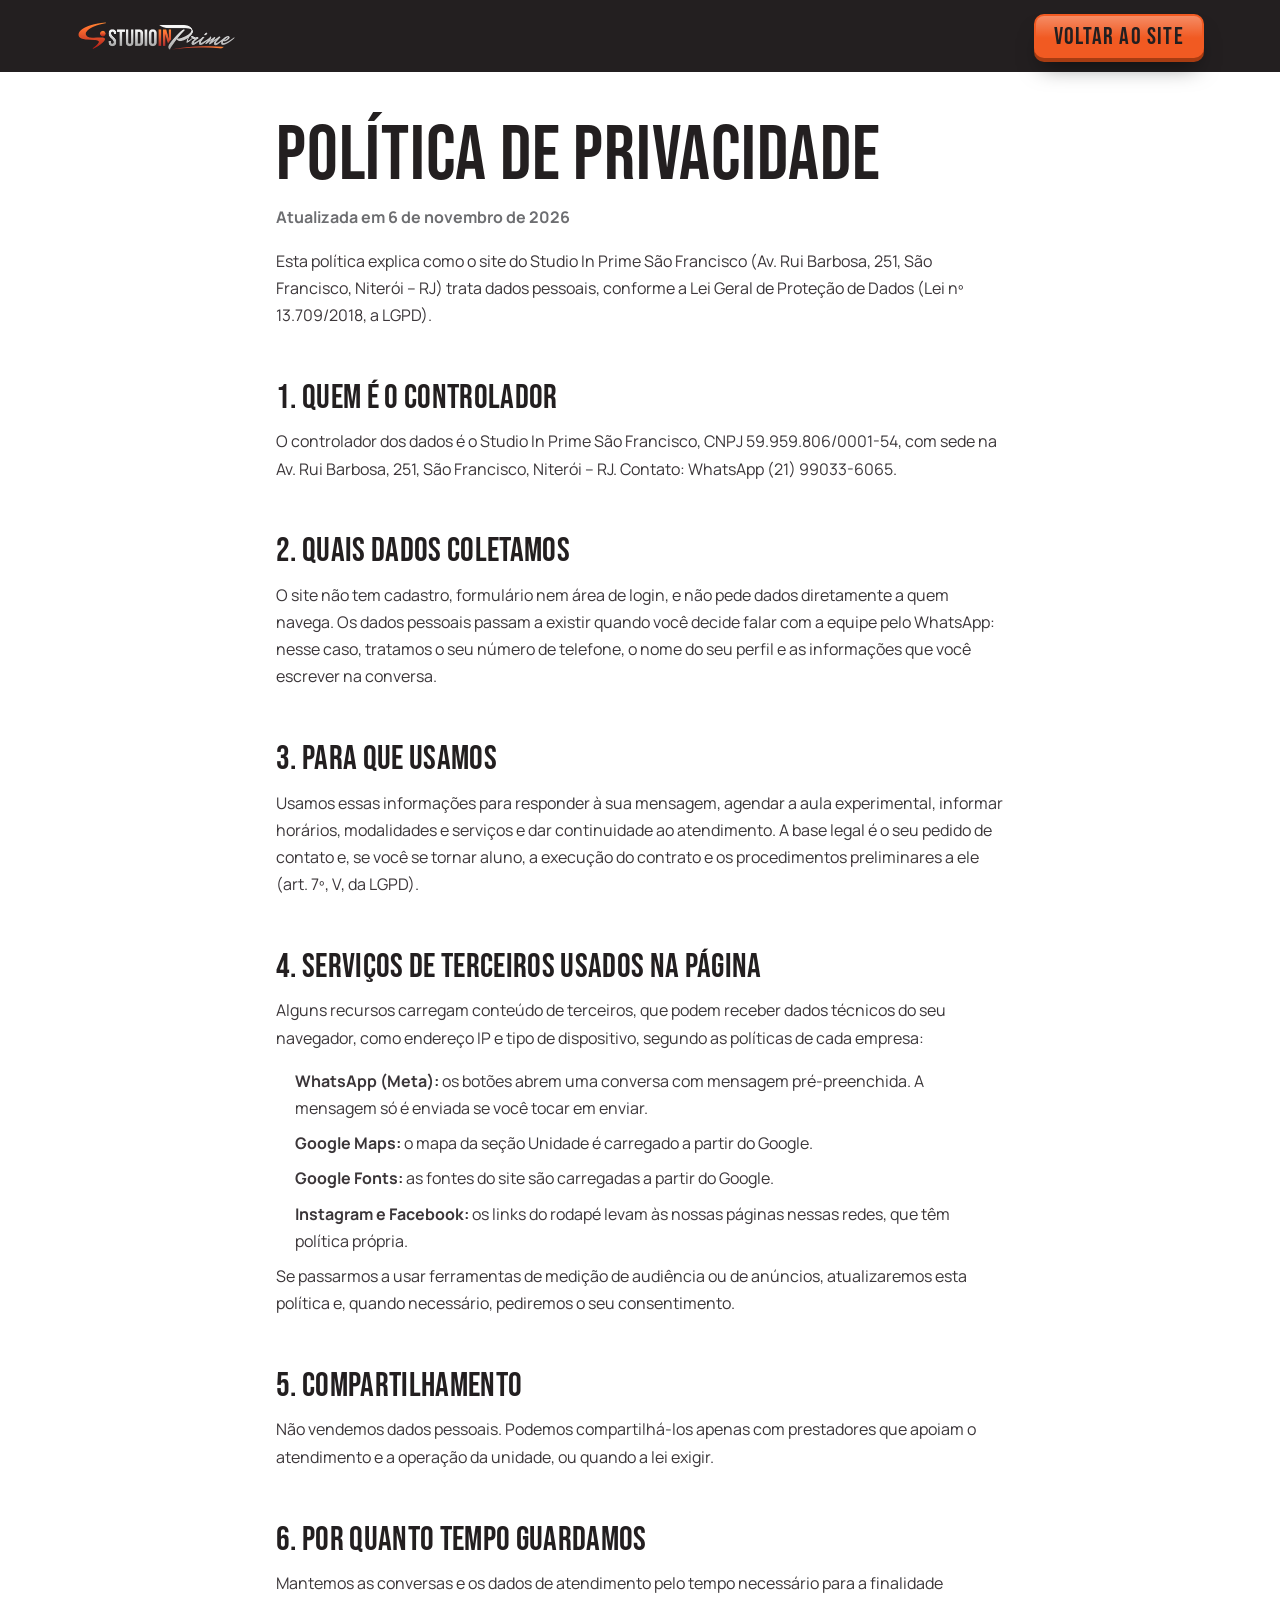
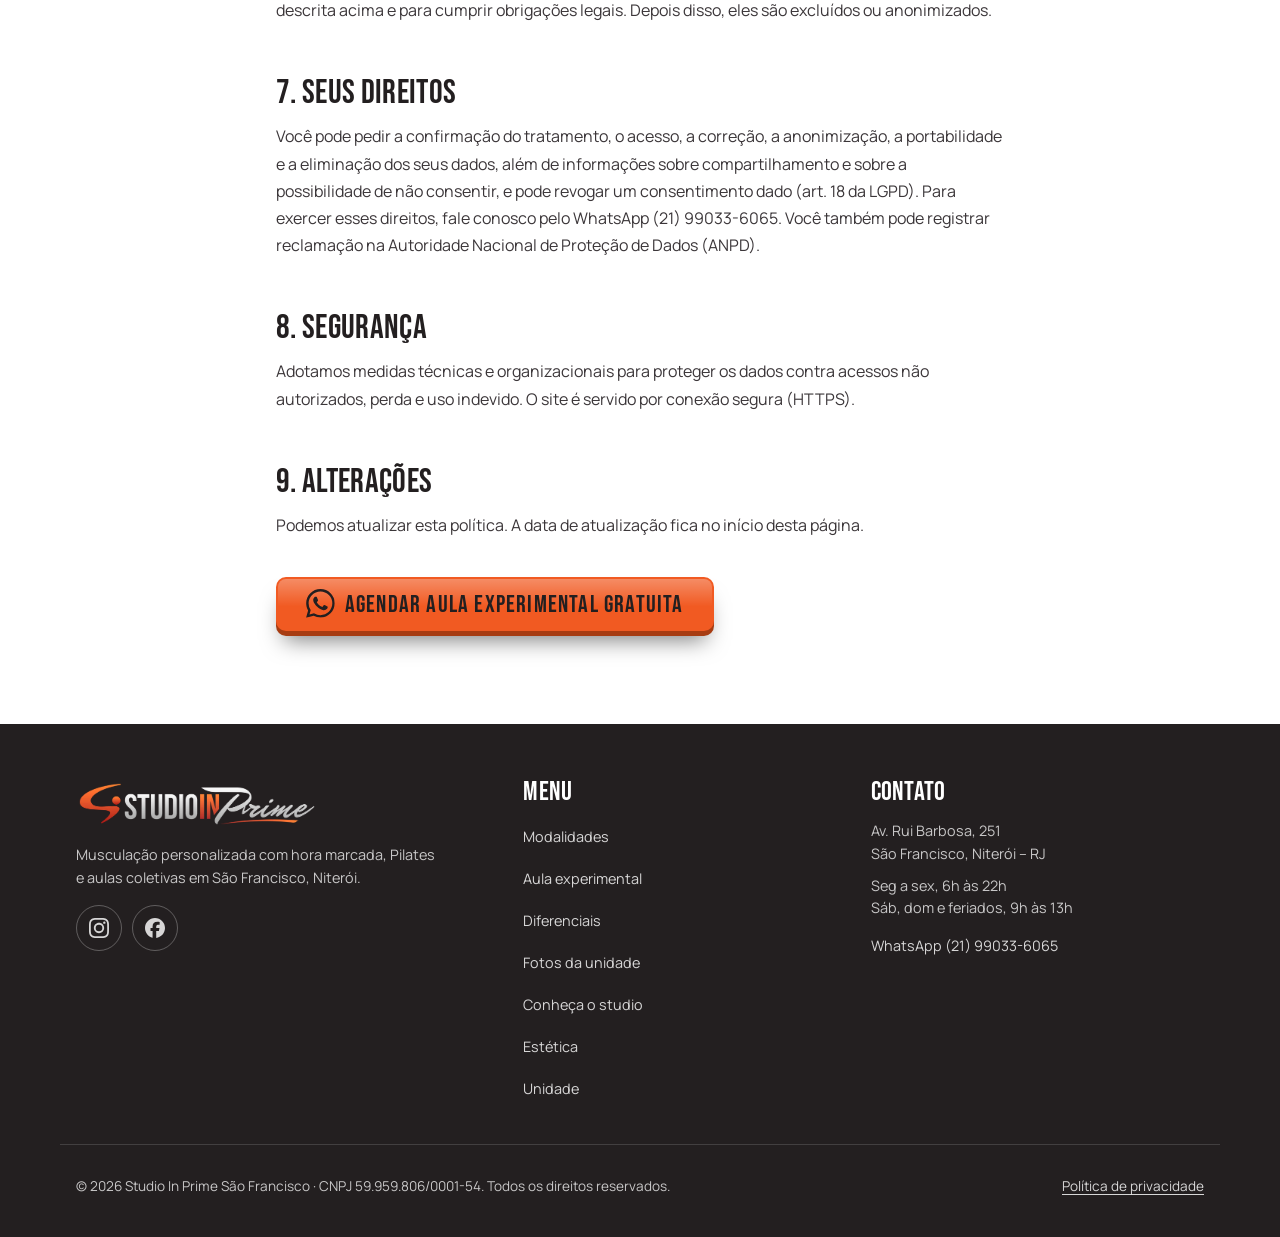
==== privacidade.html @ 18d9528a "Atualiza LP: musculação com hora marcada, experimental, galeria e rodapé - Logo StudioInPrime e copy" ====
<!DOCTYPE html>
<!--
  Feito por Michel Brotherhood
-->
<html lang="pt-BR">
<head>
  <meta charset="utf-8">
  <meta name="viewport" content="width=device-width, initial-scale=1">
  <title>Política de Privacidade | Studio In Prime São Francisco</title>
  <meta name="description" content="Como o site do Studio In Prime São Francisco trata dados pessoais, conforme a LGPD.">
  <meta name="author" content="Feito por Michel Brotherhood">
  <meta name="theme-color" content="#231f20">
  <link rel="preconnect" href="https://fonts.googleapis.com">
  <link rel="preconnect" href="https://fonts.gstatic.com" crossorigin>
  <link href="https://fonts.googleapis.com/css2?family=Bebas+Neue&family=Manrope:wght@400;500;600;700;800&display=swap" rel="stylesheet">
  <link rel="icon" type="image/png" sizes="48x48" href="assets/favicon-48.png">
  <link rel="icon" type="image/png" sizes="192x192" href="assets/favicon-192.png">
  <link rel="apple-touch-icon" href="assets/favicon-192.png">
  <link rel="preload" as="image" href="assets/logo-escuro-640.webp">
  <link rel="stylesheet" href="styles.css">
  
</head>
<body class="legal-page">
<svg width="0" height="0" style="position:absolute" aria-hidden="true" focusable="false"><symbol id="i-ig" viewBox="0 0 24 24"><path d="M7.0301.084c-1.2768.0602-2.1487.264-2.911.5634-.7888.3075-1.4575.72-2.1228 1.3877-.6652.6677-1.075 1.3368-1.3802 2.127-.2954.7638-.4956 1.6365-.552 2.914-.0564 1.2775-.0689 1.6882-.0626 4.947.0062 3.2586.0206 3.6671.0825 4.9473.061 1.2765.264 2.1482.5635 2.9107.308.7889.72 1.4573 1.388 2.1228.6679.6655 1.3365 1.0743 2.1285 1.38.7632.295 1.6361.4961 2.9134.552 1.2773.056 1.6884.069 4.9462.0627 3.2578-.0062 3.668-.0207 4.9478-.0814 1.28-.0607 2.147-.2652 2.9098-.5633.7889-.3086 1.4578-.72 2.1228-1.3881.665-.6682 1.0745-1.3378 1.3795-2.1284.2957-.7632.4966-1.636.552-2.9124.056-1.2809.0692-1.6898.063-4.948-.0063-3.2583-.021-3.6668-.0817-4.9465-.0607-1.2797-.264-2.1487-.5633-2.9117-.3084-.7889-.72-1.4568-1.3876-2.1228C21.2982 1.33 20.628.9208 19.8378.6165 19.074.321 18.2017.1197 16.9244.0645 15.6471.0093 15.236-.005 11.977.0014 8.718.0076 8.31.0215 7.0301.0839m.1402 21.6932c-1.17-.0509-1.8053-.2453-2.2287-.408-.5606-.216-.96-.4771-1.3819-.895-.422-.4178-.6811-.8186-.9-1.378-.1644-.4234-.3624-1.058-.4171-2.228-.0595-1.2645-.072-1.6442-.079-4.848-.007-3.2037.0053-3.583.0607-4.848.05-1.169.2456-1.805.408-2.2282.216-.5613.4762-.96.895-1.3816.4188-.4217.8184-.6814 1.3783-.9003.423-.1651 1.0575-.3614 2.227-.4171 1.2655-.06 1.6447-.072 4.848-.079 3.2033-.007 3.5835.005 4.8495.0608 1.169.0508 1.8053.2445 2.228.408.5608.216.96.4754 1.3816.895.4217.4194.6816.8176.9005 1.3787.1653.4217.3617 1.056.4169 2.2263.0602 1.2655.0739 1.645.0796 4.848.0058 3.203-.0055 3.5834-.061 4.848-.051 1.17-.245 1.8055-.408 2.2294-.216.5604-.4763.96-.8954 1.3814-.419.4215-.8181.6811-1.3783.9-.4224.1649-1.0577.3617-2.2262.4174-1.2656.0595-1.6448.072-4.8493.079-3.2045.007-3.5825-.006-4.848-.0608M16.953 5.5864A1.44 1.44 0 1 0 18.39 4.144a1.44 1.44 0 0 0-1.437 1.4424M5.8385 12.012c.0067 3.4032 2.7706 6.1557 6.173 6.1493 3.4026-.0065 6.157-2.7701 6.1506-6.1733-.0065-3.4032-2.771-6.1565-6.174-6.1498-3.403.0067-6.156 2.771-6.1496 6.1738M8 12.0077a4 4 0 1 1 4.008 3.9921A3.9996 3.9996 0 0 1 8 12.0077"/></symbol><symbol id="i-fb" viewBox="0 0 24 24"><path d="M9.101 23.691v-7.98H6.627v-3.667h2.474v-1.58c0-4.085 1.848-5.978 5.858-5.978.401 0 .955.042 1.468.103a8.68 8.68 0 0 1 1.141.195v3.325a8.623 8.623 0 0 0-.653-.036 26.805 26.805 0 0 0-.733-.009c-.707 0-1.259.096-1.675.309a1.686 1.686 0 0 0-.679.622c-.258.42-.374.995-.374 1.752v1.297h3.919l-.386 2.103-.287 1.564h-3.246v8.245C19.396 23.238 24 18.179 24 12.044c0-6.627-5.373-12-12-12s-12 5.373-12 12c0 5.628 3.874 10.35 9.101 11.647Z"/></symbol><symbol id="i-wa" viewBox="0 0 24 24"><path d="M17.472 14.382c-.297-.149-1.758-.867-2.03-.967-.273-.099-.471-.148-.67.15-.197.297-.767.966-.94 1.164-.173.199-.347.223-.644.075-.297-.15-1.255-.463-2.39-1.475-.883-.788-1.48-1.761-1.653-2.059-.173-.297-.018-.458.13-.606.134-.133.298-.347.446-.52.149-.174.198-.298.298-.497.099-.198.05-.371-.025-.52-.075-.149-.669-1.612-.916-2.207-.242-.579-.487-.5-.669-.51-.173-.008-.371-.01-.57-.01-.198 0-.52.074-.792.372-.272.297-1.04 1.016-1.04 2.479 0 1.462 1.065 2.875 1.213 3.074.149.198 2.096 3.2 5.077 4.487.709.306 1.262.489 1.694.625.712.227 1.36.195 1.871.118.571-.085 1.758-.719 2.006-1.413.248-.694.248-1.289.173-1.413-.074-.124-.272-.198-.57-.347m-5.421 7.403h-.004a9.87 9.87 0 01-5.031-1.378l-.361-.214-3.741.982.998-3.648-.235-.374a9.86 9.86 0 01-1.51-5.26c.001-5.45 4.436-9.884 9.888-9.884 2.64 0 5.122 1.03 6.988 2.898a9.825 9.825 0 012.893 6.994c-.003 5.45-4.437 9.884-9.885 9.884m8.413-18.297A11.815 11.815 0 0012.05 0C5.495 0 .16 5.335.157 11.892c0 2.096.547 4.142 1.588 5.945L.057 24l6.305-1.654a11.882 11.882 0 005.683 1.448h.005c6.554 0 11.89-5.335 11.893-11.893a11.821 11.821 0 00-3.48-8.413Z"/></symbol></svg>
<header class="legal-top"><div class="wrap"><a class="brand" href="index.html" aria-label="Voltar ao site"><img src="assets/logo-escuro-640.webp" width="640" height="127" alt="Studio In Prime"></a><a class="btn btn--small" href="index.html">Voltar ao site</a></div></header>
<main class="legal">
  <div class="wrap legal__in">
    <h1>Política de Privacidade</h1>
    <p class="legal__date">Atualizada em 6 de novembro de 2026</p>
    <p>Esta política explica como o site do Studio In Prime São Francisco (Av. Rui Barbosa, 251, São Francisco, Niterói – RJ) trata dados pessoais, conforme a Lei Geral de Proteção de Dados (Lei nº 13.709/2018, a LGPD).</p>

    <h2>1. Quem é o controlador</h2>
    <p>O controlador dos dados é o Studio In Prime São Francisco, CNPJ 59.959.806/0001-54, com sede na Av. Rui Barbosa, 251, São Francisco, Niterói – RJ. Contato: WhatsApp (21) 99033-6065.</p>

    <h2>2. Quais dados coletamos</h2>
    <p>O site não tem cadastro, formulário nem área de login, e não pede dados diretamente a quem navega. Os dados pessoais passam a existir quando você decide falar com a equipe pelo WhatsApp: nesse caso, tratamos o seu número de telefone, o nome do seu perfil e as informações que você escrever na conversa.</p>

    <h2>3. Para que usamos</h2>
    <p>Usamos essas informações para responder à sua mensagem, agendar a aula experimental, informar horários, modalidades e serviços e dar continuidade ao atendimento. A base legal é o seu pedido de contato e, se você se tornar aluno, a execução do contrato e os procedimentos preliminares a ele (art. 7º, V, da LGPD).</p>

    <h2>4. Serviços de terceiros usados na página</h2>
    <p>Alguns recursos carregam conteúdo de terceiros, que podem receber dados técnicos do seu navegador, como endereço IP e tipo de dispositivo, segundo as políticas de cada empresa:</p>
    <ul>
      <li><strong>WhatsApp (Meta):</strong> os botões abrem uma conversa com mensagem pré-preenchida. A mensagem só é enviada se você tocar em enviar.</li>
      <li><strong>Google Maps:</strong> o mapa da seção Unidade é carregado a partir do Google.</li>
      <li><strong>Google Fonts:</strong> as fontes do site são carregadas a partir do Google.</li>
      <li><strong>Instagram e Facebook:</strong> os links do rodapé levam às nossas páginas nessas redes, que têm política própria.</li>
    </ul>
    <p>Se passarmos a usar ferramentas de medição de audiência ou de anúncios, atualizaremos esta política e, quando necessário, pediremos o seu consentimento.</p>

    <h2>5. Compartilhamento</h2>
    <p>Não vendemos dados pessoais. Podemos compartilhá-los apenas com prestadores que apoiam o atendimento e a operação da unidade, ou quando a lei exigir.</p>

    <h2>6. Por quanto tempo guardamos</h2>
    <p>Mantemos as conversas e os dados de atendimento pelo tempo necessário para a finalidade descrita acima e para cumprir obrigações legais. Depois disso, eles são excluídos ou anonimizados.</p>

    <h2>7. Seus direitos</h2>
    <p>Você pode pedir a confirmação do tratamento, o acesso, a correção, a anonimização, a portabilidade e a eliminação dos seus dados, além de informações sobre compartilhamento e sobre a possibilidade de não consentir, e pode revogar um consentimento dado (art. 18 da LGPD). Para exercer esses direitos, fale conosco pelo WhatsApp (21) 99033-6065. Você também pode registrar reclamação na Autoridade Nacional de Proteção de Dados (ANPD).</p>

    <h2>8. Segurança</h2>
    <p>Adotamos medidas técnicas e organizacionais para proteger os dados contra acessos não autorizados, perda e uso indevido. O site é servido por conexão segura (HTTPS).</p>

    <h2>9. Alterações</h2>
    <p>Podemos atualizar esta política. A data de atualização fica no início desta página.</p>

    <p class="legal__cta"><a class="btn btn--primary btn--wa" href="https://wa.me/5521990336065?text=Ol%C3%A1%21%20Quero%20agendar%20uma%20aula%20experimental%20gratuita%20na%20unidade%20Studio%20In%20Prime%20S%C3%A3o%20Francisco.%20Quais%20hor%C3%A1rios%20est%C3%A3o%20dispon%C3%ADveis%3F" target="_blank" rel="noopener"><svg class="i-wa" aria-hidden="true"><use href="#i-wa"/></svg><span>Agendar aula experimental gratuita</span></a></p>
  </div>
</main>
<footer class="footer">
  <div class="wrap footer__grid">
    <div class="footer__brand">
      <img src="assets/logo-escuro-640.webp" width="640" height="127" alt="Studio In Prime" loading="lazy">
      <p>Musculação personalizada com hora marcada, Pilates e aulas coletivas em São Francisco, Niterói.</p>
      <ul class="social">
        <li><a href="https://www.instagram.com/studioin_prime/" target="_blank" rel="noopener" aria-label="Instagram do Studio In Prime"><svg aria-hidden="true"><use href="#i-ig"/></svg></a></li>
        <li><a href="https://www.facebook.com/studioinoficial/" target="_blank" rel="noopener" aria-label="Facebook do Studio In Prime"><svg aria-hidden="true"><use href="#i-fb"/></svg></a></li>
      </ul>
    </div>
    <nav class="footer__col" aria-label="Rodapé">
      <h2>Menu</h2>
      <a href="index.html#modalidades">Modalidades</a>
      <a href="index.html#experimental">Aula experimental</a>
      <a href="index.html#diferenciais">Diferenciais</a>
      <a href="index.html#galeria">Fotos da unidade</a>
      <a href="index.html#dono">Conheça o studio</a>
      <a href="index.html#estetica">Estética</a>
      <a href="index.html#unidade">Unidade</a>
    </nav>
    <div class="footer__col">
      <h2>Contato</h2>
      <p>Av. Rui Barbosa, 251<br>São Francisco, Niterói – RJ</p>
      <p>Seg a sex, 6h às 22h<br>Sáb, dom e feriados, 9h às 13h</p>
      <a href="https://wa.me/5521990336065?text=Ol%C3%A1%21%20Quero%20agendar%20uma%20aula%20experimental%20gratuita%20na%20unidade%20Studio%20In%20Prime%20S%C3%A3o%20Francisco.%20Quais%20hor%C3%A1rios%20est%C3%A3o%20dispon%C3%ADveis%3F" target="_blank" rel="noopener" data-cta="footer">WhatsApp (21) 99033-6065</a>
    </div>
  </div>
  <div class="wrap footer__legal">
    <p>© 2026 Studio In Prime São Francisco · CNPJ 59.959.806/0001-54. Todos os direitos reservados.</p>
    <a href="privacidade.html">Política de privacidade</a>
  </div>
</footer>
</body>
</html>
---- styles.css ----
/* Feito por Michel Brotherhood */
:root {
  --orange: #f15a22;
  --orange-d: #d94a14;
  --gray: #6d6e71;
  --purple: #6f2c91;
  --purple-d: #54206f;
  --dark: #231f20;
  --bg: #ffffff;
  --soft: #f5f3f6;
  --line: #e4e0e7;
  --wa: #12803f;
  --orange-hover: #ff6a35;
  --display: "Bebas Neue", "Arial Narrow", Impact, sans-serif;
  --sans: "Manrope", system-ui, -apple-system, "Segoe UI", sans-serif;
  --gutter-l: max(16px, env(safe-area-inset-left, 0px));
  --gutter-r: max(16px, env(safe-area-inset-right, 0px));
}
*, *::before, *::after { box-sizing: border-box; }
html { scroll-behavior: smooth; scroll-padding-top: 88px; }
body { margin: 0; font-family: var(--sans); color: var(--dark); background: var(--bg); line-height: 1.6; -webkit-font-smoothing: antialiased; overflow-x: clip; }
img, iframe { max-width: 100%; display: block; }
a { color: inherit; }
h1, h2, h3 { font-family: var(--display); font-weight: 400; line-height: .95; margin: 0 0 .5em; letter-spacing: .01em; text-transform: uppercase; text-wrap: balance; }
h2 { font-size: clamp(2.5rem, 8vw, 4.2rem); }
h3 { font-size: 2.2rem; }
p { margin: 0 0 1em; }
ul { list-style: none; padding: 0; margin: 0; }
.sr { position: absolute; width: 1px; height: 1px; overflow: hidden; clip: rect(0 0 0 0); white-space: nowrap; }

a, button { touch-action: manipulation; }
.skip { position: fixed; left: 12px; top: -80px; z-index: 100; padding: 12px 18px; border-radius: 8px; background: var(--orange); color: var(--dark); font-weight: 800; text-decoration: none; transition: top .15s; }
.skip:focus { top: calc(12px + env(safe-area-inset-top, 0px)); }
.wrap { max-width: 1160px; margin-inline: auto; padding-left: var(--gutter-l); padding-right: var(--gutter-r); }

/* Top bar: pílula flutuante sobre o hero */
.topbar { position: fixed; top: calc(10px + env(safe-area-inset-top, 0px)); left: 0; right: 0; z-index: 50; padding: 0 var(--gutter-r) 0 var(--gutter-l); pointer-events: none; }
.topbar__in { pointer-events: auto; max-width: 1160px; margin-inline: auto; display: flex; align-items: center; gap: 14px; padding: 6px 8px 6px 18px; border-radius: 999px; background: rgba(35,31,32,.55); border: 1px solid rgba(255,255,255,.14); backdrop-filter: blur(16px) saturate(1.3); -webkit-backdrop-filter: blur(16px) saturate(1.3); transition: background .25s, box-shadow .25s, border-color .25s; }
.topbar.is-solid .topbar__in { background: rgba(35,31,32,.94); border-color: rgba(255,255,255,.1); box-shadow: 0 14px 34px -16px rgba(0,0,0,.7); }
.brand { display: flex; align-items: center; min-height: 44px; line-height: 0; margin-right: auto; }
.brand img { height: 30px; width: auto; transition: transform .25s, filter .25s; }
.brand:hover img { transform: scale(1.05); filter: drop-shadow(0 0 14px rgba(241,90,34,.45)); }
.nav { display: none; }
.nav a { position: relative; font-family: var(--display); font-size: 1.25rem; letter-spacing: .09em; text-transform: uppercase; text-decoration: none; color: rgba(255,255,255,.88); padding: 8px 14px; border-radius: 999px; transition: color .15s, background .15s; }
.nav a:hover { color: #fff; background: rgba(255,255,255,.1); }
.nav a.is-active { color: var(--dark); background: #fff; }
.status { display: none; align-items: center; gap: 8px; margin: 0; padding: 0 4px; font-size: .78rem; font-weight: 700; line-height: 1.2; color: rgba(255,255,255,.85); white-space: nowrap; }
.status__dot { width: 9px; height: 9px; border-radius: 50%; background: #3ddc84; box-shadow: 0 0 0 0 rgba(61,220,132,.6); animation: pulse 2s infinite; }
.status.is-closed .status__dot { background: #9a9a9a; animation: none; }
@keyframes pulse { 70% { box-shadow: 0 0 0 8px rgba(61,220,132,0); } 100% { box-shadow: 0 0 0 0 rgba(61,220,132,0); } }
.btn--wa span { text-wrap: balance; }
.btn--small.btn--wa { font-size: 1.25rem; padding: 8px 16px 6px 14px; }
.btn--small.btn--wa .i-wa { margin-right: 8px; }
@media (max-width: 479px) { .btn { font-size: 1.35rem; letter-spacing: .04em; padding-inline: 18px; } .btn--wa .i-wa { margin-right: 8px; } .topbar__in { padding-left: 14px; } }
.btn--wa .i-wa { width: 1.2em; height: 1.2em; margin: -3px 10px 0 0; flex: none; fill: currentColor; }

/* Buttons */
.btn { display: inline-flex; align-items: center; justify-content: center; min-height: 54px; padding: 10px 28px 8px; border-radius: 10px; font-family: var(--display); font-size: 1.5rem; letter-spacing: .05em; text-transform: uppercase; line-height: 1; text-decoration: none; text-align: center; border: 2px solid transparent; transition: transform .15s, background .15s, color .15s, border-color .15s; }
.btn:hover { transform: translateY(-2px); }
:is(.btn, .link, .nav a, .float-wa):focus-visible { outline: 3px solid var(--orange); outline-offset: 3px; }
.btn--small { min-height: 44px; padding: 8px 18px 6px; white-space: nowrap; background: var(--orange); color: var(--dark); }
.btn--small:hover { background: var(--orange-hover); }
.btn--primary { background: var(--orange); color: var(--dark); }
.btn--primary:hover { background: var(--orange-hover); }
.btn--ghost { border-color: rgba(255,255,255,.6); color: #fff; }
.btn--ghost:hover { background: rgba(255,255,255,.12); }
.btn--outline { border-color: var(--purple); color: var(--purple); }
.btn--outline:hover { background: var(--purple); color: #fff; }
.btn--dark { background: var(--dark); color: #fff; }
.btn--dark:hover { background: #000; }
.actions { display: flex; flex-direction: column; gap: 12px; margin-top: 28px; }

/* Hero: vídeo em tela cheia */
.hero { position: relative; isolation: isolate; overflow: hidden; color: #fff; background: var(--dark); min-height: 100svh; display: flex; flex-direction: column; justify-content: flex-end; padding: 120px 0 0; }
.hero__media { position: absolute; inset: 0; z-index: -1; background: radial-gradient(70% 60% at 85% 20%, rgba(111,44,145,.55), transparent 70%), radial-gradient(60% 50% at 10% 90%, rgba(241,90,34,.28), transparent 70%), var(--dark); }
.hero__video { position: absolute; inset: 0; width: 100%; height: 100%; object-fit: cover; opacity: 0; transition: opacity .8s; }
.hero__video.is-ready { opacity: 1; }
.hero__shade { position: absolute; inset: 0; background: linear-gradient(180deg, rgba(35,31,32,.55) 0%, rgba(35,31,32,.15) 30%, rgba(35,31,32,.82) 72%, var(--dark) 100%), linear-gradient(90deg, rgba(35,31,32,.78) 0%, rgba(35,31,32,.2) 70%); }
.hero__slash { position: absolute; top: 0; bottom: 0; right: 9%; width: 3px; background: linear-gradient(180deg, transparent, var(--orange) 40%, var(--orange) 60%, transparent); transform: skewX(-18deg); opacity: .8; display: none; }
.hero > .wrap { width: 100%; }
.hero__body { position: relative; padding-bottom: 40px; }
.eyebrow { display: inline-flex; align-items: center; gap: 12px; font-family: var(--display); font-size: 1.3rem; letter-spacing: .18em; color: #fff; margin: 0 0 14px; text-transform: uppercase; }
.eyebrow__bar { width: 34px; height: 3px; background: var(--orange); transform: skewX(-30deg); }
.hero h1 { font-size: clamp(3.3rem, 14vw, 7.4rem); line-height: .88; margin-bottom: .35em; max-width: 13ch; text-shadow: 0 2px 30px rgba(0,0,0,.35); }
.hero h1 .hl { display: block; color: var(--orange); }
.lead { font-size: 1.12rem; line-height: 1.65; color: var(--gray); max-width: 60ch; }
.hero .lead { color: rgba(255,255,255,.92); max-width: 52ch; }
.hero__factswrap { position: relative; padding-bottom: 64px; }
.micro { margin: 14px 0 0; font-size: .82rem; line-height: 1.4; color: rgba(255,255,255,.7); }
.facts { display: grid; grid-template-columns: 1fr 1fr; gap: 1px; margin-top: 8px; border: 1px solid rgba(255,255,255,.16); border-radius: 18px; overflow: hidden; background: rgba(255,255,255,.16); backdrop-filter: blur(14px); -webkit-backdrop-filter: blur(14px); }
.facts li { padding: 16px 16px 14px; background: rgba(35,31,32,.6); }
.facts strong { display: block; font-family: var(--display); font-weight: 400; font-size: 2.3rem; line-height: 1; letter-spacing: .02em; color: var(--orange); }
.facts span { display: block; margin-top: 4px; font-size: .85rem; line-height: 1.35; color: rgba(255,255,255,.82); }

/* Ticker */
.ticker-wrap { position: relative; z-index: 3; margin-top: -62px; padding: 34px 0 30px; overflow: hidden; }
.ticker { width: 106%; margin-left: -3%; padding: 12px 0 8px; background: var(--orange); color: var(--dark); transform: rotate(-1.6deg); box-shadow: 0 14px 30px -14px rgba(0,0,0,.5); }
.ticker__track { display: flex; width: max-content; animation: tick 45s linear infinite; }
.ticker__list { display: flex; }
.ticker__list li { position: relative; padding: 0 30px; font-family: var(--display); font-size: 2rem; line-height: 1.1; letter-spacing: .06em; text-transform: uppercase; white-space: nowrap; }
.ticker__list li::after { content: ""; position: absolute; right: -6px; top: 50%; width: 11px; height: 11px; margin-top: -5px; background: var(--purple); transform: skewX(-18deg); }
.ticker:hover .ticker__track { animation-play-state: paused; }
@keyframes tick { to { transform: translateX(-50%); } }

/* Sections */
.section { padding: 80px 0; }
.section--first { padding-top: 40px; }
.section h2::before { content: ""; display: block; width: 64px; height: 7px; margin-bottom: 18px; background: linear-gradient(90deg, var(--orange), var(--purple)); transform: skewX(-20deg); }
.head { margin-bottom: 36px; }
.head h2 { max-width: 16ch; margin: 0; }

/* Modalidades */
.mods { display: grid; gap: 20px; }
.mod { display: flex; flex-direction: column; align-items: flex-start; padding: 30px 28px 28px; background: #fff; border: 1px solid var(--line); border-radius: 16px; }
.mod__icon { display: grid; place-items: center; width: 60px; height: 60px; border-radius: 14px; color: #fff; background: linear-gradient(135deg, var(--orange), var(--purple)); }
.mod__icon svg, .amen svg { width: 28px; height: 28px; fill: none; stroke: currentColor; stroke-width: 1.8; stroke-linecap: round; stroke-linejoin: round; }
.mod h3 { margin: 22px 0 8px; color: var(--purple); }
.mod p { color: var(--gray); }
.mod .link { margin-top: auto; }
.mod--dark { background: var(--dark); border-color: var(--dark); color: #fff; }
.mod--dark h3 { color: #fff; }
.mod--dark p { color: rgba(255,255,255,.8); margin-bottom: 14px; }
.link { display: inline-flex; align-items: center; min-height: 44px; font-weight: 800; color: var(--purple); text-decoration: underline; text-underline-offset: 4px; text-decoration-thickness: 2px; }
.link:hover { color: var(--orange); }
.link--light { color: #fff; margin-top: 22px !important; }
.link--light:hover { color: var(--orange); }
.chips { display: flex; flex-wrap: wrap; gap: 8px; }
.chips li { padding: 6px 14px; border: 1.5px solid var(--purple); border-radius: 999px; color: var(--purple); font-size: .88rem; font-weight: 700; }
.chips--light li { border-color: rgba(255,255,255,.4); background: rgba(255,255,255,.07); color: #fff; }

/* Espaço (vídeos verticais) */
.reels { display: grid; grid-auto-flow: column; grid-auto-columns: 74%; gap: 14px; overflow-x: auto; scroll-snap-type: x mandatory; margin-inline: calc(var(--gutter-l) * -1) calc(var(--gutter-r) * -1); padding: 0 var(--gutter-r) 10px var(--gutter-l); scroll-padding-inline: var(--gutter-l); overscroll-behavior-x: contain; }
.reel { position: relative; margin: 0; aspect-ratio: 9 / 16; max-width: 100%; border-radius: 16px; overflow: hidden; background: var(--dark); scroll-snap-align: start; }
.reel video { display: block; width: 100%; height: 100%; object-fit: cover; }
.reel figcaption { position: absolute; inset: auto 0 0 0; padding: 64px 16px 16px; background: linear-gradient(180deg, rgba(35,31,32,0), rgba(35,31,32,.85)); color: #fff; font-family: var(--display); font-size: 1.7rem; line-height: 1; letter-spacing: .03em; text-transform: uppercase; pointer-events: none; }
.reel__btn { position: absolute; top: 12px; right: 12px; display: grid; place-items: center; width: 44px; height: 44px; padding: 0; border: 0; border-radius: 50%; background: rgba(35,31,32,.72); color: #fff; cursor: pointer; }
.reel__btn:hover { background: var(--dark); }
.reel__btn:focus-visible { outline: 3px solid var(--orange); outline-offset: 2px; }
.reel__btn svg { width: 22px; height: 22px; fill: none; stroke: currentColor; stroke-width: 2.4; stroke-linecap: round; stroke-linejoin: round; }
.reel__btn .i-play { display: none; fill: currentColor; }
.reel.is-paused .i-pause { display: none; }
.reel.is-paused .i-play { display: inline; }

/* Mensagem do dono */
.dono { display: grid; gap: 32px; align-items: center; }
.dono > * { min-width: 0; }
.dono__video { width: 100%; max-width: 340px; margin-inline: auto; aspect-ratio: 9 / 16; border-radius: 16px; overflow: hidden; background: var(--dark); box-shadow: 0 28px 50px -28px rgba(35,31,32,.6); }
.dono__video video { display: block; width: 100%; height: 100%; object-fit: cover; }

/* Conforto */
.section--purple { position: relative; overflow: hidden; color: #fff; background: linear-gradient(135deg, var(--purple), var(--purple-d)); }
.section--purple::after { content: ""; position: absolute; top: -20%; right: -6%; width: 22%; height: 140%; transform: skewX(-18deg); background: linear-gradient(180deg, rgba(241,90,34,.28), rgba(241,90,34,0)); pointer-events: none; }
.conforto { position: relative; z-index: 1; display: grid; gap: 36px; align-items: center; }
.conforto > * { min-width: 0; }
.section--purple .lead { color: rgba(255,255,255,.92); }
.amen { display: grid; gap: 10px; }
.amen li { display: flex; align-items: center; gap: 14px; padding: 12px 16px 12px 12px; border-radius: 14px; background: rgba(255,255,255,.12); font-weight: 700; }
.amen li > span { flex: none; display: grid; place-items: center; width: 46px; height: 46px; border-radius: 12px; background: #fff; color: var(--purple); }
.amen li > span svg { width: 24px; height: 24px; }
.amen .amen__prime { background: var(--dark); }
.amen b { margin-left: auto; padding: 3px 10px 1px; border-radius: 6px; background: var(--orange); color: var(--dark); font-family: var(--display); font-weight: 400; font-size: 1.05rem; letter-spacing: .06em; text-transform: uppercase; white-space: nowrap; }

/* Planos */
.plans { display: grid; gap: 28px; margin-top: 8px; }
.plan { position: relative; display: flex; flex-direction: column; padding: 34px 28px 28px; background: #fff; border: 1px solid var(--line); border-radius: 16px; }
.plan h3 { font-size: 2.8rem; margin-bottom: 8px; color: var(--purple); }
.plan__lead { color: var(--gray); }
.plan__tag { position: absolute; top: -15px; left: 24px; padding: 5px 14px 3px; border-radius: 6px; background: var(--orange); color: var(--dark); font-family: var(--display); font-size: 1.25rem; letter-spacing: .08em; text-transform: uppercase; }
.plan .btn { margin-top: 26px; width: 100%; }
.plan--featured { background: var(--dark); border: 2px solid var(--orange); color: #fff; box-shadow: 0 28px 50px -26px rgba(241,90,34,.6); }
.plan--featured h3 { color: var(--orange); }
.plan--featured .plan__lead { color: rgba(255,255,255,.82); }
.checks { margin-top: 6px; }
.checks li { display: flex; align-items: center; gap: 12px; padding: 13px 0; border-bottom: 1px solid var(--line); font-weight: 600; }
.checks li:last-child { border-bottom: 0; }
.plan--featured .checks li { border-color: rgba(255,255,255,.14); }
.checks i { position: relative; flex: none; width: 24px; height: 24px; border-radius: 50%; }
.checks .yes i { background: var(--purple); }
.plan--featured .yes i { background: var(--orange); }
.checks .yes i::after { content: ""; position: absolute; left: 8px; top: 4px; width: 6px; height: 11px; border: solid #fff; border-width: 0 2.5px 2.5px 0; transform: rotate(45deg); }
.plan--featured .yes i::after { border-color: var(--dark); }
.checks .no { color: var(--gray); font-weight: 500; }
.checks .no i { border: 2px solid var(--line); }
.checks .no i::after { content: ""; position: absolute; left: 5px; top: 9.5px; width: 10px; height: 2px; background: var(--gray); opacity: .7; }
.terms { display: grid; gap: 14px; margin-top: 40px; padding-top: 28px; border-top: 1px solid var(--line); }
.terms p { margin: 0; max-width: 72ch; color: var(--gray); }

/* Estética */
.section--soft { background: var(--soft); }
.estetica { display: grid; gap: 36px; align-items: center; }
.estetica > * { min-width: 0; }
.services { display: grid; grid-template-columns: repeat(2, minmax(0, 1fr)); gap: 12px; }
.services li { display: flex; align-items: center; min-width: 0; min-height: 84px; padding: 14px 12px 12px 20px; position: relative; background: #fff; border: 1px solid var(--line); border-radius: 12px; font-family: var(--display); font-size: 1.35rem; line-height: 1.05; letter-spacing: .03em; text-transform: uppercase; color: var(--purple); overflow-wrap: anywhere; }
.services li::before { content: ""; position: absolute; left: 0; top: 14px; bottom: 14px; width: 5px; border-radius: 3px; background: var(--orange); }

/* Unidade */
.section--unit { position: relative; padding-bottom: 120px; color: #fff; background: radial-gradient(700px 360px at 0% 0%, rgba(111,44,145,.5), transparent 60%), var(--dark); }
.unit { display: grid; gap: 36px; }
.unit > * { min-width: 0; }
.unit address { margin-bottom: 26px; font-style: normal; font-weight: 700; font-size: 1.15rem; }
.unit__tel { margin: 0 0 22px; font-weight: 600; }
.unit__tel a { display: inline-flex; align-items: center; min-height: 44px; font-weight: 800; color: #fff; text-underline-offset: 4px; }
.unit__tel a:hover { color: var(--orange); }
.hours { display: grid; gap: 18px; margin-bottom: 26px; }
.hours div { padding-left: 16px; border-left: 4px solid var(--orange); }
.hours span { display: block; font-size: .92rem; color: rgba(255,255,255,.75); }
.hours strong { display: block; font-family: var(--display); font-weight: 400; font-size: 3rem; line-height: 1; letter-spacing: .02em; }
.map { overflow: hidden; border-radius: 16px; min-height: 340px; background: #2f2a2c; }
.map iframe { width: 100%; height: 100%; min-height: 340px; border: 0; }
.map--card { display: grid; place-content: center; justify-items: center; gap: 10px; padding: 32px 20px; text-align: center; background: radial-gradient(500px 260px at 100% 0%, rgba(241,90,34,.4), transparent 60%), linear-gradient(135deg, var(--purple), var(--purple-d)); }
.map--card p { margin: 0; }
.map__rua { font-family: var(--display); font-size: 2.4rem; line-height: 1; text-transform: uppercase; }
.map__bairro { margin-bottom: 12px !important; color: rgba(255,255,255,.88); }

/* CTA final */
.cta-final { position: relative; margin-top: -48px; padding: 96px 0 64px; color: var(--dark); background: linear-gradient(120deg, var(--orange), var(--orange-d)); clip-path: polygon(0 40px, 100% 0, 100% 100%, 0 100%); }
.cta-final__inner { display: grid; gap: 28px; align-items: center; }
.cta-final h2 { font-size: clamp(2.6rem, 8vw, 4.4rem); margin-bottom: 12px; }
.cta-final p { margin: 0; font-size: 1.12rem; font-weight: 600; max-width: 52ch; }

/* Footer + floating */
.footer { padding: 36px 0 112px; background: var(--dark); color: rgba(255,255,255,.75); font-size: .9rem; }
.footer .wrap { display: flex; flex-direction: column; align-items: flex-start; gap: 14px; }
.footer img { height: 48px; width: auto; }
.footer p { margin: 0; }
.float-wa { position: fixed; right: calc(16px + env(safe-area-inset-right, 0px)); bottom: calc(16px + env(safe-area-inset-bottom, 0px)); z-index: 55; display: inline-flex; align-items: center; justify-content: center; gap: 10px; min-width: 60px; height: 60px; padding: 0 16px; border-radius: 999px; background: var(--wa); color: #fff; text-decoration: none; box-shadow: 0 10px 28px rgba(0,0,0,.35); transition: transform .2s, opacity .25s; }
.float-wa .i-wa { width: 28px; height: 28px; fill: currentColor; flex: none; }
.float-wa__txt { display: none; font-weight: 800; font-size: .95rem; white-space: nowrap; }
.js .float-wa:not(.is-on) { opacity: 0; transform: translateY(16px); pointer-events: none; }
.float-wa:hover { transform: scale(1.07); }

@media (min-width: 720px) {
  .actions { flex-direction: row; flex-wrap: wrap; }
  .facts { grid-template-columns: repeat(4, 1fr); }
  .facts li { padding: 20px 22px 18px; }
  .status.is-on { display: inline-flex; }
  .float-wa__txt { display: inline; }
  .float-wa { padding: 0 22px 0 18px; }
  .hero__slash { display: block; }
  .mods { grid-template-columns: repeat(3, 1fr); }
  .plans { grid-template-columns: 1fr 1fr; align-items: stretch; }
  .services { gap: 14px; }
  .services li { font-size: 1.55rem; padding-left: 22px; }
  .hours { grid-template-columns: 1fr 1fr; }
  .cta-final__inner { grid-template-columns: 1fr auto; gap: 48px; }
  .footer .wrap { flex-direction: row; align-items: center; justify-content: space-between; }
  .footer { padding-bottom: 40px; }
}
@media (min-width: 900px) {
  .nav { display: flex; gap: 2px; margin: 0 auto; }
  .brand { margin-right: 0; }
  .brand img { height: 40px; }
  .topbar__in { padding: 7px 8px 7px 22px; }
  .hero { padding-top: 140px; }
  .hero__body { padding-bottom: 48px; }
  .hero h1 { font-size: clamp(4.2rem, 6vw, 5.8rem); max-width: 20ch; }
  .section { padding: 104px 0; }
  .section--first { padding-top: 56px; }
  .reels { grid-auto-flow: row; grid-template-columns: repeat(3, minmax(0, 1fr)); grid-auto-columns: auto; gap: 20px; overflow: visible; margin-inline: 0; padding: 0; }
  .dono { grid-template-columns: 1fr minmax(0, 340px); gap: 80px; }
  .dono__video { margin-inline: 0; justify-self: center; }
  .conforto { grid-template-columns: 1fr 1fr; gap: 64px; }
  .estetica { grid-template-columns: 1fr 1fr; gap: 64px; }
  .unit { grid-template-columns: 1fr 1.1fr; gap: 64px; align-items: stretch; }
  .section--unit { padding-bottom: 140px; }
  .cta-final { padding: 112px 0 80px; }
}
@media (prefers-reduced-motion: reduce) {
  html { scroll-behavior: auto; }
  .btn, .skip, .float-wa { transition: none; }
  .ticker__track { animation: none; width: auto; flex-wrap: wrap; justify-content: center; }
  .ticker__list[aria-hidden="true"] { display: none; }
  .ticker__list { flex-wrap: wrap; justify-content: center; row-gap: 4px; }
}

@media (max-width: 359px) { .eyebrow { letter-spacing: .12em; font-size: 1.15rem; } .hero h1 { font-size: 2.8rem; } }

/* Tablets e celular deitado */
@media (min-width: 480px) and (max-width: 899px) { .hero h1 { font-size: clamp(3.6rem, 9.5vw, 5.4rem); max-width: 20ch; } }
@media (max-height: 520px) and (orientation: landscape) { .hero { min-height: 0; padding-top: 96px; } .hero h1 { font-size: clamp(2.6rem, 7vw, 3.6rem); max-width: 24ch; } .hero .lead { font-size: 1rem; } .hero__factswrap { padding-bottom: 56px; } }

/* Mobile: vídeo mais visível e botão de pausa fora do texto */
@media (max-width: 899px) {
  .hero { padding-top: 140px; }
  .hero__shade { background: linear-gradient(180deg, rgba(35,31,32,.5) 0%, rgba(35,31,32,.05) 25%, rgba(35,31,32,.68) 55%, rgba(35,31,32,.94) 80%, var(--dark) 100%); }
}


/* ============================================================
   Atualização: copy de musculação/experimental, botões 3D e animações
   ============================================================ */
.brand img { height: 30px; }
@media (min-width: 480px) { .brand img { height: 36px; } }
.lbl-short { display: none; }
@media (max-width: 479px) { .lbl-full { display: none; } .lbl-short { display: inline; } }

/* Barra de progresso de rolagem */
.progress { position: fixed; z-index: 70; top: 0; left: 0; right: 0; height: 3px; background: linear-gradient(90deg, var(--orange), var(--purple)); transform-origin: 0 50%; transform: scaleX(var(--p, 0)); pointer-events: none; }

/* Botões 3D: face, borda inferior que "afunda" ao clicar, brilho e varredura de luz */
.btn { --edge: #8f3510; --depth: 5px; position: relative; isolation: isolate; overflow: hidden; margin-bottom: var(--depth); box-shadow: 0 var(--depth) 0 var(--edge), 0 calc(var(--depth) + 12px) 22px -8px rgba(0,0,0,.5); transition: transform .12s ease, box-shadow .12s ease, background .2s, color .2s, border-color .2s; will-change: transform; }
.btn::before { content: ""; position: absolute; inset: 0; z-index: -1; background: linear-gradient(180deg, rgba(255,255,255,.3) 0%, rgba(255,255,255,0) 55%); pointer-events: none; }
.btn::after { content: ""; position: absolute; top: -10%; bottom: -10%; left: -70%; width: 38%; background: linear-gradient(100deg, transparent, rgba(255,255,255,.6), transparent); transform: skewX(-20deg); pointer-events: none; transition: left .65s ease; }
.btn:hover { transform: translateY(-3px); box-shadow: 0 calc(var(--depth) + 3px) 0 var(--edge), 0 calc(var(--depth) + 18px) 28px -8px rgba(0,0,0,.55); }
.btn:hover::after { left: 135%; }
.btn:active { transform: translateY(var(--depth)); box-shadow: 0 0 0 var(--edge), 0 3px 8px -4px rgba(0,0,0,.5); transition-duration: .05s; }
.btn--primary, .btn--small { --edge: #a73c12; }
.btn--primary:hover, .btn--small:hover { background: var(--orange-hover); }
.btn--ghost { --edge: rgba(255,255,255,.28); background: rgba(255,255,255,.08); backdrop-filter: blur(8px); -webkit-backdrop-filter: blur(8px); }
.btn--ghost:hover { background: rgba(255,255,255,.2); }
.btn--outline { --edge: var(--purple-d); background: #fff; }
.btn--outline:hover { background: var(--purple); color: #fff; }
.btn--dark { --edge: #000; }
.btn--dark:hover { background: #17141a; }
.plan--featured .btn--primary { --edge: #8f3510; }
.btn--small { --depth: 4px; margin-bottom: 0; }
.btn--small:active { transform: translateY(var(--depth)); }
.hero .btn--primary::after, .exp .btn--primary::after { animation: sweep 5s ease-in-out infinite 2.5s; }
@keyframes sweep { 0%, 62% { left: -70%; } 82%, 100% { left: 135%; } }
.float-wa { --edge: #0a4f26; box-shadow: 0 5px 0 var(--edge), 0 18px 28px -8px rgba(0,0,0,.5); transition: transform .12s, box-shadow .12s, opacity .25s; }
.float-wa:hover { transform: translateY(-3px) scale(1.04); box-shadow: 0 8px 0 var(--edge), 0 22px 32px -8px rgba(0,0,0,.55); }
.float-wa:active { transform: translateY(5px); box-shadow: 0 0 0 var(--edge), 0 3px 8px -4px rgba(0,0,0,.5); }
.js .float-wa:not(.is-on) { transform: translateY(18px); }

/* Primeira tela: faixa com 3 diferenciais */
.facts--3 { grid-template-columns: 1fr; }
.facts--3 li { display: flex; align-items: center; gap: 14px; padding: 14px 18px; transition: background .25s; }
.facts--3 li:hover { background: rgba(60,52,55,.75); }
.facts--3 svg { flex: none; width: 30px; height: 30px; fill: none; stroke: var(--orange); stroke-width: 1.7; stroke-linecap: round; stroke-linejoin: round; transition: transform .3s; }
.facts--3 li:hover svg { transform: scale(1.18) rotate(-6deg); }
.facts--3 strong { margin: 0; font-size: 1.7rem; color: #fff; }
@media (min-width: 720px) { .facts--3 { grid-template-columns: repeat(3, 1fr); } .facts--3 li { padding: 20px 24px; } .facts--3 strong { font-size: 2rem; } }
.hero h1 { max-width: 14ch; }
.head h2 { max-width: 20ch; }

/* Seção de aula experimental */
.section--exp { padding: 8px 0 72px; }
.exp__card { position: relative; isolation: isolate; overflow: hidden; padding: 40px 24px 34px; border-radius: 24px; color: #fff; background: radial-gradient(520px 300px at 100% 0%, rgba(241,90,34,.55), transparent 62%), radial-gradient(520px 340px at 0% 100%, rgba(111,44,145,.75), transparent 60%), var(--dark); box-shadow: 0 34px 60px -32px rgba(35,31,32,.75); }
.exp__card::before { content: "1"; position: absolute; z-index: -1; right: 18px; bottom: -48px; font-family: var(--display); font-size: 16rem; line-height: 1; color: transparent; -webkit-text-stroke: 2px rgba(255,255,255,.13); pointer-events: none; }
.exp__card::after { content: ""; position: absolute; z-index: -1; top: -30%; bottom: -30%; right: 26%; width: 80px; transform: skewX(-18deg); background: linear-gradient(180deg, rgba(241,90,34,0), rgba(241,90,34,.5), rgba(241,90,34,0)); animation: drift 9s ease-in-out infinite alternate; }
@keyframes drift { to { transform: translateX(60px) skewX(-18deg); } }
.exp__tag { display: inline-block; margin-bottom: 20px; padding: 5px 14px 3px; border-radius: 6px; background: var(--orange); color: var(--dark); font-family: var(--display); font-size: 1.25rem; letter-spacing: .1em; text-transform: uppercase; }
.exp h2 { max-width: 16ch; }
.exp .lead { color: rgba(255,255,255,.9); max-width: 56ch; }
.exp__row { display: flex; flex-wrap: wrap; align-items: center; gap: 22px 26px; margin-top: 28px; }
.exp__badge { display: inline-flex; align-items: center; padding: 8px 18px 6px; border: 2px dashed rgba(255,255,255,.5); border-radius: 10px; font-family: var(--display); font-size: 1.6rem; letter-spacing: .06em; text-transform: uppercase; color: #fff; }
@media (min-width: 900px) { .exp__card { padding: 60px 60px 56px; } .exp__card::before { font-size: 26rem; right: 40px; bottom: -90px; } .section--exp { padding-bottom: 96px; } }

/* Planos: informação comum */
.terms p { font-size: 1.05rem; color: var(--dark); }

/* Hovers */
.mod, .plan, .reel, .services li, .amen li, .hours > div, .chips li { transition: transform .3s cubic-bezier(.2,.7,.2,1), box-shadow .3s, border-color .3s, background .3s, color .3s; }
.mod:hover { transform: translateY(-8px); border-color: var(--purple); box-shadow: 0 28px 44px -24px rgba(111,44,145,.45); }
.mod--dark:hover { border-color: var(--orange); box-shadow: 0 28px 44px -20px rgba(241,90,34,.45); }
.mod__icon { transition: transform .35s cubic-bezier(.3,1.6,.5,1); }
.mod:hover .mod__icon { transform: rotate(-9deg) scale(1.12); }
.link { transition: color .2s, text-decoration-thickness .2s, text-underline-offset .2s; }
.link:hover { text-decoration-thickness: 4px; text-underline-offset: 7px; }
.link .arr { display: inline-block; margin-left: .35em; transition: transform .25s; }
.link:hover .arr { transform: translateX(7px); }
.chips--light li:hover { background: var(--orange); border-color: var(--orange); color: var(--dark); transform: translateY(-2px); }
.plan:hover { transform: translateY(-6px); box-shadow: 0 26px 44px -26px rgba(35,31,32,.35); }
.plan--featured:hover { box-shadow: 0 34px 56px -22px rgba(241,90,34,.75); }
.checks li { transition: transform .2s; }
.checks li:hover { transform: translateX(5px); }
.services li:hover { transform: translateX(6px); background: var(--purple); color: #fff; border-color: var(--purple); box-shadow: 0 16px 28px -16px rgba(111,44,145,.6); }
.services li::before { transition: width .25s; }
.services li:hover::before { width: 11px; }
.amen li:hover { transform: translateX(8px); background: rgba(255,255,255,.2); }
.amen li > span { transition: transform .3s cubic-bezier(.3,1.6,.5,1); }
.amen li:hover > span { transform: rotate(-8deg) scale(1.1); }
.hours > div:hover { border-left-width: 10px; }
.hours > div { transition: border-width .2s; }
.reel video { transition: transform .8s cubic-bezier(.2,.7,.2,1); }
.reel:hover video { transform: scale(1.07); }
.reel:hover { box-shadow: 0 26px 40px -24px rgba(35,31,32,.6); }
.dono__video { transition: transform .4s, box-shadow .4s; }
.dono__video:hover { transform: translateY(-6px) rotate(-.6deg); box-shadow: 0 38px 56px -26px rgba(35,31,32,.7); }
.nav a { transition: color .15s, background .15s, transform .2s; }
.nav a:hover { transform: translateY(-1px); }

/* Entrada do hero (CSS puro) */
@keyframes rise { from { opacity: 0; transform: translateY(26px); } to { opacity: 1; transform: none; } }
.hero__body > *, .hero__factswrap { animation: rise .8s cubic-bezier(.2,.7,.2,1) both; }
.hero__body > :nth-child(1) { animation-delay: .1s; }
.hero__body > :nth-child(2) { animation-delay: .22s; }
.hero__body > :nth-child(3) { animation-delay: .36s; }
.hero__body > :nth-child(4) { animation-delay: .48s; }
.hero__body > :nth-child(5) { animation-delay: .6s; }
.hero__factswrap { animation-delay: .75s; }

/* Revelação ao rolar (ativada por JS; as classes saem depois da animação) */
.rv-on .rv { opacity: 0; transform: translateY(28px); transition: opacity .8s cubic-bezier(.2,.7,.2,1), transform .8s cubic-bezier(.2,.7,.2,1); transition-delay: var(--d, 0ms); }
.rv-on .rv.in { opacity: 1; transform: none; }
.section h2::before { transform-origin: 0 50%; transition: transform .9s cubic-bezier(.2,.7,.2,1) .25s; }
.rv-on h2.rv:not(.in)::before { transform: skewX(-20deg) scaleX(0); }

@media (prefers-reduced-motion: reduce) {
  .progress { display: none; }
  .hero__body > *, .hero__factswrap { animation: none; }
  .rv-on .rv { opacity: 1; transform: none; transition: none; }
  .btn::after, .exp__card::after, .status__dot { animation: none !important; }
  .btn, .btn:hover, .btn:active, .mod:hover, .plan:hover, .reel:hover video, .dono__video:hover, .services li:hover, .amen li:hover { transition: none; }
  .mod:hover, .plan:hover, .services li:hover, .amen li:hover, .dono__video:hover { transform: none; }
}

.link { min-height: 44px; display: inline-flex; align-items: center; }

.topbar .btn, .btn--small { white-space: nowrap; }
.exp__card .lead { color: rgba(255,255,255,.9); }
@media (max-width: 479px) { .hero h1 { font-size: clamp(3.6rem, 15vw, 5.2rem); overflow-wrap: anywhere; } }
@media (max-width: 1179px) { .topbar .status { display: none; } }


/* ===== Rodada 3: header sem fundo no hero, menu mobile, hero alternado, escala tipográfica ===== */
.hero__video { transition: opacity 1.2s ease; }
.topbar:not(.is-solid) .topbar__in { background: transparent; border-color: transparent; backdrop-filter: none; -webkit-backdrop-filter: none; }
.topbar:not(.is-solid) .nav a:not(.is-active), .topbar:not(.is-solid) .brand { text-shadow: 0 1px 14px rgba(0,0,0,.55); }
.menu-open .topbar .topbar__in { background: transparent !important; border-color: transparent !important; box-shadow: none !important; }

.menu-btn { flex: none; width: 44px; height: 44px; margin-left: auto; display: grid; place-content: center; gap: 5px; border: 0; border-radius: 50%; background: rgba(255,255,255,.1); cursor: pointer; transition: background .2s; }
.menu-btn:hover { background: rgba(255,255,255,.2); }
.menu-btn span { display: block; width: 20px; height: 2px; border-radius: 2px; background: #fff; transition: transform .3s cubic-bezier(.2,.7,.2,1), opacity .2s; }
.menu-btn[aria-expanded="true"] span:nth-child(1) { transform: translateY(7px) rotate(45deg); }
.menu-btn[aria-expanded="true"] span:nth-child(2) { opacity: 0; }
.menu-btn[aria-expanded="true"] span:nth-child(3) { transform: translateY(-7px) rotate(-45deg); }
.topbar .btn--small { margin-left: auto; }
.topbar .btn--small + .menu-btn { margin-left: 0; }
html.menu-open, html.menu-open body { overflow: hidden; height: 100%; }

.menu { position: fixed; inset: 0; z-index: 60; display: flex; flex-direction: column; justify-content: space-between; gap: 24px; padding: calc(96px + env(safe-area-inset-top, 0px)) var(--gutter-r) calc(24px + env(safe-area-inset-bottom, 0px)) var(--gutter-l); overflow-y: auto; overscroll-behavior: contain; color: #fff; background: radial-gradient(520px 340px at 100% 0%, rgba(241,90,34,.4), transparent 62%), radial-gradient(520px 380px at 0% 100%, rgba(111,44,145,.6), transparent 60%), var(--dark); opacity: 0; transform: translateY(-12px); transition: opacity .3s ease, transform .35s cubic-bezier(.2,.7,.2,1); }
.menu[hidden] { display: none; }
.menu.is-open { opacity: 1; transform: none; }
.menu__nav { display: grid; }
.menu__nav a { display: flex; align-items: baseline; gap: 16px; padding: 14px 0; border-bottom: 1px solid rgba(255,255,255,.14); font-family: var(--display); font-size: clamp(2.6rem, 11vw, 4rem); line-height: 1; text-transform: uppercase; text-decoration: none; color: #fff; opacity: 0; transform: translateX(-16px); transition: color .2s, padding-left .2s, opacity .4s, transform .4s; }
.menu__nav a small { font-family: inherit; font-size: 1.2rem; font-weight: 800; color: var(--orange); letter-spacing: .08em; }
.menu__nav a:hover, .menu__nav a:focus-visible { color: var(--orange); padding-left: 8px; }
.menu.is-open .menu__nav a { opacity: 1; transform: none; }
.menu.is-open .menu__nav a:nth-child(1) { transition-delay: .05s; } .menu.is-open .menu__nav a:nth-child(2) { transition-delay: .1s; } .menu.is-open .menu__nav a:nth-child(3) { transition-delay: .15s; } .menu.is-open .menu__nav a:nth-child(4) { transition-delay: .2s; } .menu.is-open .menu__nav a:nth-child(5) { transition-delay: .25s; }
.menu__foot { display: grid; gap: 18px; }
.menu__foot .btn { width: 100%; }
.menu__foot p { font-size: 1.05rem; line-height: 1.6; color: rgba(255,255,255,.78); }
@media (min-width: 900px) { .menu, .menu-btn { display: none !important; } }
@media (max-width: 899px) { .topbar .status { display: none; } }
@media (max-width: 379px) { .topbar .btn--small { display: none; } .menu-btn { margin-left: auto; } }

/* Hero: botão e tipografia menores */
.hero .btn, .exp .btn { white-space: nowrap; }
@media (max-width: 479px) {
  .hero .btn--primary, .exp .btn--primary, .menu .btn--primary { font-size: 1.4rem; letter-spacing: .02em; padding-inline: 14px; }
  .hero .btn--wa .i-wa, .exp .btn--wa .i-wa, .menu .btn--wa .i-wa { width: 22px; height: 22px; margin-right: 8px; }
  .hero h1 { font-size: clamp(3rem, 12.4vw, 4.6rem); }
  .hero .lead { font-size: 1.02rem; }
  .eyebrow { font-size: 1.2rem; }
}
@media (max-width: 359px) { .hero .btn--primary, .exp .btn--primary, .menu .btn--primary { white-space: normal; } }
@media (min-width: 900px) { .hero h1 { font-size: clamp(4rem, 5.4vw, 5.2rem); } .hero .btn--primary { font-size: 1.5rem; } }
.facts--3 strong { font-size: 1.5rem; }
@media (min-width: 720px) { .facts--3 strong { font-size: 1.7rem; } }

@media (prefers-reduced-motion: reduce) { .menu, .menu__nav a { transition: none; transform: none; } .menu__nav a { opacity: 1; } }
.btn span { white-space: inherit; }
.topbar { z-index: 65; }
.progress { z-index: 80; }


/* ===== Rodada 4: CTA do header só após o hero, diferenciais, caixas do hero, flutuante ===== */
.js .topbar .btn--small { max-width: 0; padding-inline: 0; margin: 0; border-width: 0; opacity: 0; visibility: hidden; overflow: hidden; transition: max-width .45s cubic-bezier(.2,.7,.2,1), padding .45s, opacity .3s, visibility 0s .45s, transform .12s, box-shadow .12s, background .2s; }
.js.cta-on .topbar .btn--small { max-width: 280px; padding-inline: 18px; border-width: 2px; opacity: 1; visibility: visible; transition-delay: 0s; }
@media (max-width: 479px) { .js.cta-on .topbar .btn--small { padding-inline: 12px; } }
.menu-open .topbar .btn--small { display: none; }

.facts--3 li { align-items: flex-start; }
.facts--3 svg { margin-top: 4px; }
.facts--3 div { display: grid; gap: 4px; min-width: 0; }
.facts--3 span { font-size: .95rem; line-height: 1.45; color: rgba(255,255,255,.78); }
@media (max-width: 479px) { .facts--3 li { padding: 14px 16px; } .facts--3 span { font-size: .9rem; } }

.difs { display: grid; gap: 14px; grid-template-columns: 1fr; margin-top: 8px; }
.dif { position: relative; padding: 24px 22px 22px; border-radius: 18px; background: #fff; border: 1px solid rgba(35,31,32,.12); transition: transform .3s cubic-bezier(.2,.7,.2,1), box-shadow .3s, border-color .3s; }
.dif:hover { transform: translateY(-6px); border-color: var(--orange); box-shadow: 0 24px 40px -24px rgba(241,90,34,.55); }
.dif__n { display: block; margin-bottom: 10px; font-family: var(--display); font-size: 2.6rem; line-height: 1; color: var(--orange); }
.dif h3 { font-size: 1.9rem; margin-bottom: .3em; }
.dif p { margin: 0; color: #4a4547; }
.dif__cta { display: flex; justify-content: center; margin-top: 34px; }
@media (min-width: 640px) { .difs { grid-template-columns: repeat(2, 1fr); } }
@media (min-width: 960px) { .difs { grid-template-columns: repeat(3, 1fr); gap: 20px; } .dif { padding: 30px 28px 28px; } }

/* Flutuante com a frase completa */
.float-wa__txt { display: inline; white-space: normal; text-align: left; line-height: 1.15; font-size: .88rem; max-width: 190px; }
.float-wa { height: auto; min-height: 60px; padding: 8px 18px 8px 14px; max-width: calc(100vw - 32px); }
@media (min-width: 720px) { .float-wa__txt { max-width: none; white-space: nowrap; font-size: .95rem; } .float-wa { padding: 0 22px 0 18px; height: 60px; } }
@media (max-width: 389px) { .hero .btn--primary, .exp .btn--primary, .menu .btn--primary, .dif__cta .btn--primary { font-size: 1.22rem; letter-spacing: .01em; padding-inline: 10px; } .hero .btn--wa .i-wa, .exp .btn--wa .i-wa, .menu .btn--wa .i-wa, .dif__cta .btn--wa .i-wa { width: 20px; height: 20px; margin-right: 6px; } }


/* ===== Rodada 5: galeria, rodapé, política de privacidade, vídeo do fundador ===== */
.reel__snd { right: 64px; }
.reel__snd .i-off { display: block; } .reel__snd .i-on { display: none; }
.reel__snd.is-on .i-off { display: none; } .reel__snd.is-on .i-on { display: block; }
.dono__video.reel { max-width: 340px; }

.section--gal { padding-inline: 0; overflow: hidden; }
.gal { margin-top: 8px; }
.gal__track { display: flex; gap: 14px; overflow-x: auto; scroll-snap-type: x mandatory; scroll-padding-inline: var(--gutter-l); padding: 6px var(--gutter-r) 18px var(--gutter-l); scrollbar-width: none; overscroll-behavior-x: contain; -webkit-overflow-scrolling: touch; }
.gal__track::-webkit-scrollbar { display: none; }
.gal__track:focus-visible { outline: 3px solid var(--orange); outline-offset: -3px; }
.gal__item { position: relative; flex: none; width: min(76vw, 300px); aspect-ratio: 4 / 5; margin: 0; border-radius: 18px; overflow: hidden; background: var(--dark); scroll-snap-align: start; box-shadow: 0 24px 40px -26px rgba(35,31,32,.6); }
.gal__item img { display: block; width: 100%; height: 100%; object-fit: cover; transition: transform .8s cubic-bezier(.2,.7,.2,1); }
.gal__item:hover img { transform: scale(1.06); }
.gal__item figcaption { position: absolute; inset: auto 0 0 0; padding: 70px 16px 16px; background: linear-gradient(180deg, rgba(35,31,32,0), rgba(35,31,32,.88)); color: #fff; font-family: var(--display); font-size: 1.7rem; line-height: 1; letter-spacing: .03em; text-transform: uppercase; }
.gal__bar { display: flex; align-items: center; justify-content: space-between; gap: 16px; }
.gal__count { font-family: var(--display); font-size: 1.5rem; letter-spacing: .08em; color: var(--dark); }
.gal__nav { display: flex; gap: 10px; }
.gal__btn { display: grid; place-items: center; width: 48px; height: 48px; padding: 0; border: 2px solid var(--dark); border-radius: 50%; background: #fff; color: var(--dark); cursor: pointer; transition: background .2s, color .2s, transform .15s, opacity .2s; }
.gal__btn:hover:not(:disabled) { background: var(--orange); border-color: var(--orange); transform: scale(1.08); }
.gal__btn:active:not(:disabled) { transform: scale(.94); }
.gal__btn:disabled { opacity: .3; cursor: default; }
.gal__btn:focus-visible { outline: 3px solid var(--orange); outline-offset: 3px; }
.gal__btn svg { width: 22px; height: 22px; fill: none; stroke: currentColor; stroke-width: 2.4; stroke-linecap: round; stroke-linejoin: round; }
@media (min-width: 720px) { .gal__item { width: 320px; } }
@media (min-width: 1100px) { .gal__item { width: 340px; } .gal__track { padding-left: max(var(--gutter-l), calc((100vw - 1160px) / 2)); scroll-padding-inline: max(var(--gutter-l), calc((100vw - 1160px) / 2)); } }

/* Rodapé */
.footer { padding: 56px 0 24px; }
.footer__grid { display: grid !important; grid-template-columns: 1fr; gap: 36px; flex-direction: initial; align-items: start !important; }
.footer__brand { display: grid; gap: 16px; align-content: start; max-width: 360px; }
.footer__brand p { line-height: 1.55; }
.footer__col { display: grid; gap: 10px; align-content: start; }
.footer__col h2 { margin: 0 0 4px; font-size: 1.7rem; color: #fff; }
.footer__col p { line-height: 1.55; }
.footer a { color: rgba(255,255,255,.82); text-decoration: none; transition: color .15s; }
.footer a:hover { color: var(--orange); }
.footer__col a { display: inline-flex; align-items: center; min-height: 32px; width: fit-content; }
.social { display: flex; gap: 10px; margin: 0; padding: 0; list-style: none; }
.social a { display: grid; place-items: center; width: 46px; height: 46px; border-radius: 50%; border: 1px solid rgba(255,255,255,.28); transition: background .2s, border-color .2s, transform .2s, color .2s; }
.social a:hover { background: var(--orange); border-color: var(--orange); color: var(--dark); transform: translateY(-3px); }
.social svg { width: 20px; height: 20px; fill: currentColor; }
.footer__legal { display: flex; flex-direction: column; gap: 8px; margin-top: 40px; padding-top: 20px; border-top: 1px solid rgba(255,255,255,.14); font-size: .85rem; }
.footer__legal p { margin: 0; }
.footer__legal a { display: inline-flex; align-items: center; min-height: 44px; width: fit-content; text-decoration: underline; text-underline-offset: 3px; }
.footer { padding-bottom: 96px; }
@media (min-width: 720px) { .footer__grid { grid-template-columns: 1.3fr 1fr 1fr; gap: 48px; } .footer__legal { flex-direction: row; justify-content: space-between; align-items: center; } .footer { padding-bottom: 28px; } }

/* Página de política de privacidade */
.legal-page { background: #fff; color: var(--dark); }
.legal-top { background: var(--dark); padding: 14px 0; }
.legal-top .wrap { display: flex; align-items: center; justify-content: space-between; gap: 16px; }
.legal-top .brand img { height: 32px; width: auto; }
.legal-top .btn--small { margin-bottom: 0; }
.legal { padding: 48px 0 72px; }
.legal__in { max-width: 760px; }
.legal h1 { font-size: clamp(3rem, 9vw, 4.8rem); margin-bottom: .15em; }
.legal h2 { font-size: 2.1rem; margin: 1.6em 0 .4em; }
.legal p, .legal li { line-height: 1.7; color: #3b3639; }
.legal ul { padding-left: 1.2em; }
.legal li { margin-bottom: .5em; }
.legal__date { color: #6d6e71 !important; font-weight: 700; margin-top: 0; }
.legal__cta { margin-top: 2.4em; }
.legal-page .footer { padding-bottom: 28px; }
.legal-page .float-wa, .legal-page .progress { display: none; }

.nav a { white-space: nowrap; }
@media (max-width: 1359px) { .topbar .status { display: none; } }
@media (min-width: 900px) and (max-width: 1199px) { .nav a { padding-inline: 10px; font-size: 1.15rem; letter-spacing: .06em; } }

/* ===== Hover do header ===== */
.nav a { isolation: isolate; transition: color .2s, opacity .25s, transform .25s cubic-bezier(.2,.7,.2,1); }
.nav a::before { content: ""; position: absolute; inset: 0; z-index: -1; border-radius: 999px; background: linear-gradient(180deg, rgba(241,90,34,.32), rgba(241,90,34,.14)); box-shadow: inset 0 0 0 1px rgba(241,90,34,.55), 0 6px 18px -8px rgba(241,90,34,.65); opacity: 0; transform: scale(.82); transition: opacity .22s, transform .3s cubic-bezier(.3,1.5,.5,1); }
.nav a::after { content: ""; position: absolute; left: 50%; bottom: 3px; width: 5px; height: 5px; margin-left: -2.5px; border-radius: 50%; background: var(--orange); opacity: 0; transform: translateY(4px) scale(.4); transition: opacity .2s, transform .3s cubic-bezier(.3,1.5,.5,1); }
.nav a:hover, .nav a:focus-visible { color: #fff; background: transparent; transform: translateY(-1px); }
.nav a:hover::before, .nav a:focus-visible::before { opacity: 1; transform: none; }
.nav a:not(.is-active):hover::after { opacity: 1; transform: none; }
.nav:hover a:not(:hover):not(.is-active) { opacity: .55; }
.nav a.is-active:hover { color: var(--dark); }
.nav a.is-active::before { display: none; }
.topbar.is-solid .topbar__in:hover, .topbar:not(.is-solid) .topbar__in:hover { border-color: rgba(255,255,255,.22); }
.brand { display: inline-flex; align-items: center; border-radius: 12px; transition: transform .25s; }
.brand:hover { transform: translateY(-1px); }
.menu-btn { transition: background .2s, transform .2s, box-shadow .2s; }
.menu-btn:hover { background: rgba(241,90,34,.9); box-shadow: 0 0 0 4px rgba(241,90,34,.25); transform: scale(1.06); }
.menu-btn:hover span { background: var(--dark); }
.menu-btn:active { transform: scale(.94); }
.status { transition: color .2s; }
@media (prefers-reduced-motion: reduce) { .nav a, .nav a::before, .nav a::after, .brand, .menu-btn { transition: none; } .nav a:hover, .brand:hover, .menu-btn:hover { transform: none; } }
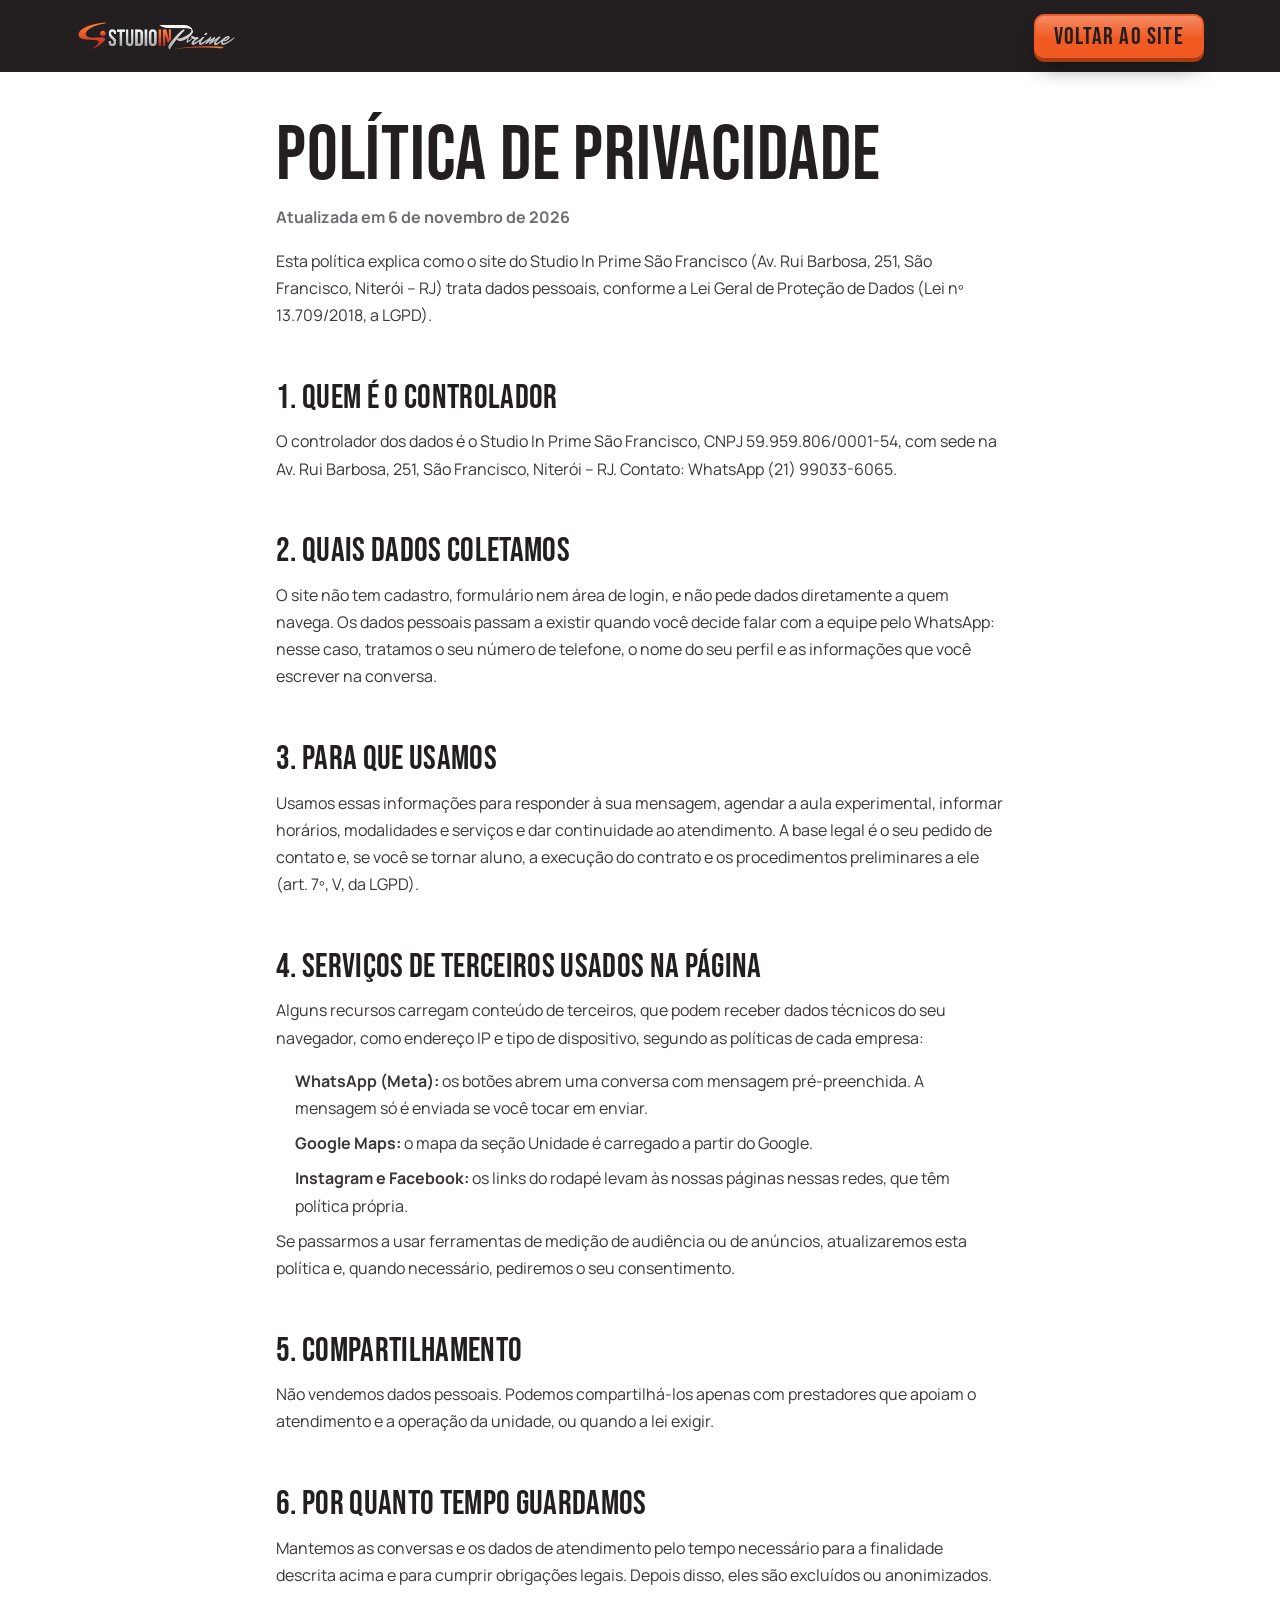
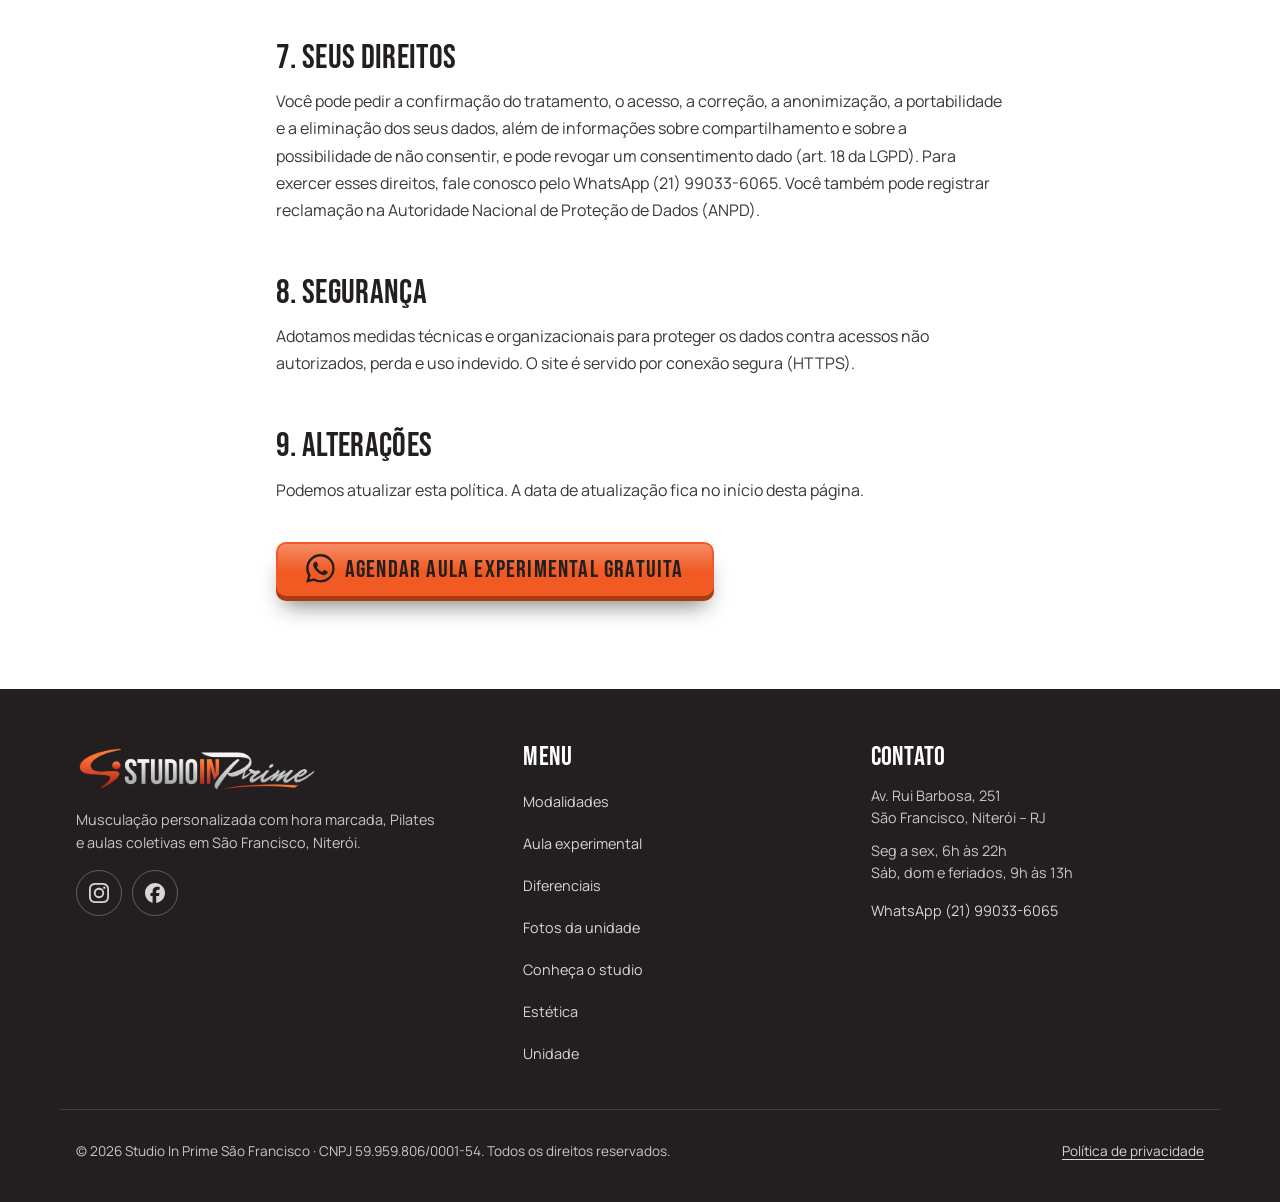
==== commit e83d52a0: "Mobile: botão do header e WhatsApp flutuante mais compactos, galeria em loop, som do vídeo persisten" ====
--- a/privacidade.html
+++ b/privacidade.html
@@ -10,9 +10,9 @@
   <meta name="description" content="Como o site do Studio In Prime São Francisco trata dados pessoais, conforme a LGPD.">
   <meta name="author" content="Feito por Michel Brotherhood">
   <meta name="theme-color" content="#231f20">
-  <link rel="preconnect" href="https://fonts.googleapis.com">
-  <link rel="preconnect" href="https://fonts.gstatic.com" crossorigin>
-  <link href="https://fonts.googleapis.com/css2?family=Bebas+Neue&family=Manrope:wght@400;500;600;700;800&display=swap" rel="stylesheet">
+  <link rel="preload" as="font" type="font/woff2" href="assets/fonts/bebas-neue-latin-400-normal.woff2" crossorigin>
+  <link rel="preload" as="font" type="font/woff2" href="assets/fonts/manrope-latin-400-normal.woff2" crossorigin>
+  <link rel="preload" as="font" type="font/woff2" href="assets/fonts/manrope-latin-700-normal.woff2" crossorigin>
   <link rel="icon" type="image/png" sizes="48x48" href="assets/favicon-48.png">
   <link rel="icon" type="image/png" sizes="192x192" href="assets/favicon-192.png">
   <link rel="apple-touch-icon" href="assets/favicon-192.png">
@@ -43,7 +43,6 @@
     <ul>
       <li><strong>WhatsApp (Meta):</strong> os botões abrem uma conversa com mensagem pré-preenchida. A mensagem só é enviada se você tocar em enviar.</li>
       <li><strong>Google Maps:</strong> o mapa da seção Unidade é carregado a partir do Google.</li>
-      <li><strong>Google Fonts:</strong> as fontes do site são carregadas a partir do Google.</li>
       <li><strong>Instagram e Facebook:</strong> os links do rodapé levam às nossas páginas nessas redes, que têm política própria.</li>
     </ul>
     <p>Se passarmos a usar ferramentas de medição de audiência ou de anúncios, atualizaremos esta política e, quando necessário, pediremos o seu consentimento.</p>
--- a/styles.css
+++ b/styles.css
@@ -1,3 +1,10 @@
+/* Fontes hospedadas no próprio site (sem requisição ao Google; subset latin) */
+@font-face{font-family:'Bebas Neue';font-style:normal;font-weight:400;font-display:swap;src:url(assets/fonts/bebas-neue-latin-400-normal.woff2) format('woff2')}
+@font-face{font-family:'Manrope';font-style:normal;font-weight:400;font-display:swap;src:url(assets/fonts/manrope-latin-400-normal.woff2) format('woff2')}
+@font-face{font-family:'Manrope';font-style:normal;font-weight:500;font-display:swap;src:url(assets/fonts/manrope-latin-500-normal.woff2) format('woff2')}
+@font-face{font-family:'Manrope';font-style:normal;font-weight:600;font-display:swap;src:url(assets/fonts/manrope-latin-600-normal.woff2) format('woff2')}
+@font-face{font-family:'Manrope';font-style:normal;font-weight:700;font-display:swap;src:url(assets/fonts/manrope-latin-700-normal.woff2) format('woff2')}
+@font-face{font-family:'Manrope';font-style:normal;font-weight:800;font-display:swap;src:url(assets/fonts/manrope-latin-800-normal.woff2) format('woff2')}
 /* Feito por Michel Brotherhood */
 :root {
   --orange: #f15a22;
@@ -583,3 +590,20 @@
 .menu-btn:active { transform: scale(.94); }
 .status { transition: color .2s; }
 @media (prefers-reduced-motion: reduce) { .nav a, .nav a::before, .nav a::after, .brand, .menu-btn { transition: none; } .nav a:hover, .brand:hover, .menu-btn:hover { transform: none; } }
+
+/* Ajustes mobile: botão do header mais fino, WhatsApp flutuante compacto, galeria com pausa */
+@media (max-width: 719px) {
+  .topbar .btn--small { --depth: 0px; box-shadow: none; min-height: 40px; height: 40px; padding: 0 14px; font-size: 1.1rem; letter-spacing: .04em; }
+  .topbar .btn--small:hover, .topbar .btn--small:active { transform: none; box-shadow: none; }
+  .topbar .btn--small::before, .topbar .btn--small::after { display: none; }
+  .topbar .btn--small .i-wa { width: 18px; height: 18px; margin-right: 6px; }
+  .js.cta-on .topbar .btn--small { padding-inline: 14px; border-width: 0; }
+  .float-wa, .float-wa:hover { min-height: 48px; height: 48px; padding: 0 16px 0 12px; gap: 8px; box-shadow: 0 3px 0 var(--edge), 0 10px 18px -8px rgba(0,0,0,.5); }
+  .float-wa:active { box-shadow: 0 0 0 var(--edge); }
+  .float-wa .i-wa { width: 22px; height: 22px; }
+  .float-wa__txt { font-size: .85rem; white-space: nowrap; max-width: none; }
+}
+.gal__play .i-play { display: none; }
+.gal__play.is-paused .i-pause { display: none; }
+.gal__play.is-paused .i-play { display: block; fill: currentColor; stroke: none; }
+.gal__play svg { stroke-width: 2.6; }
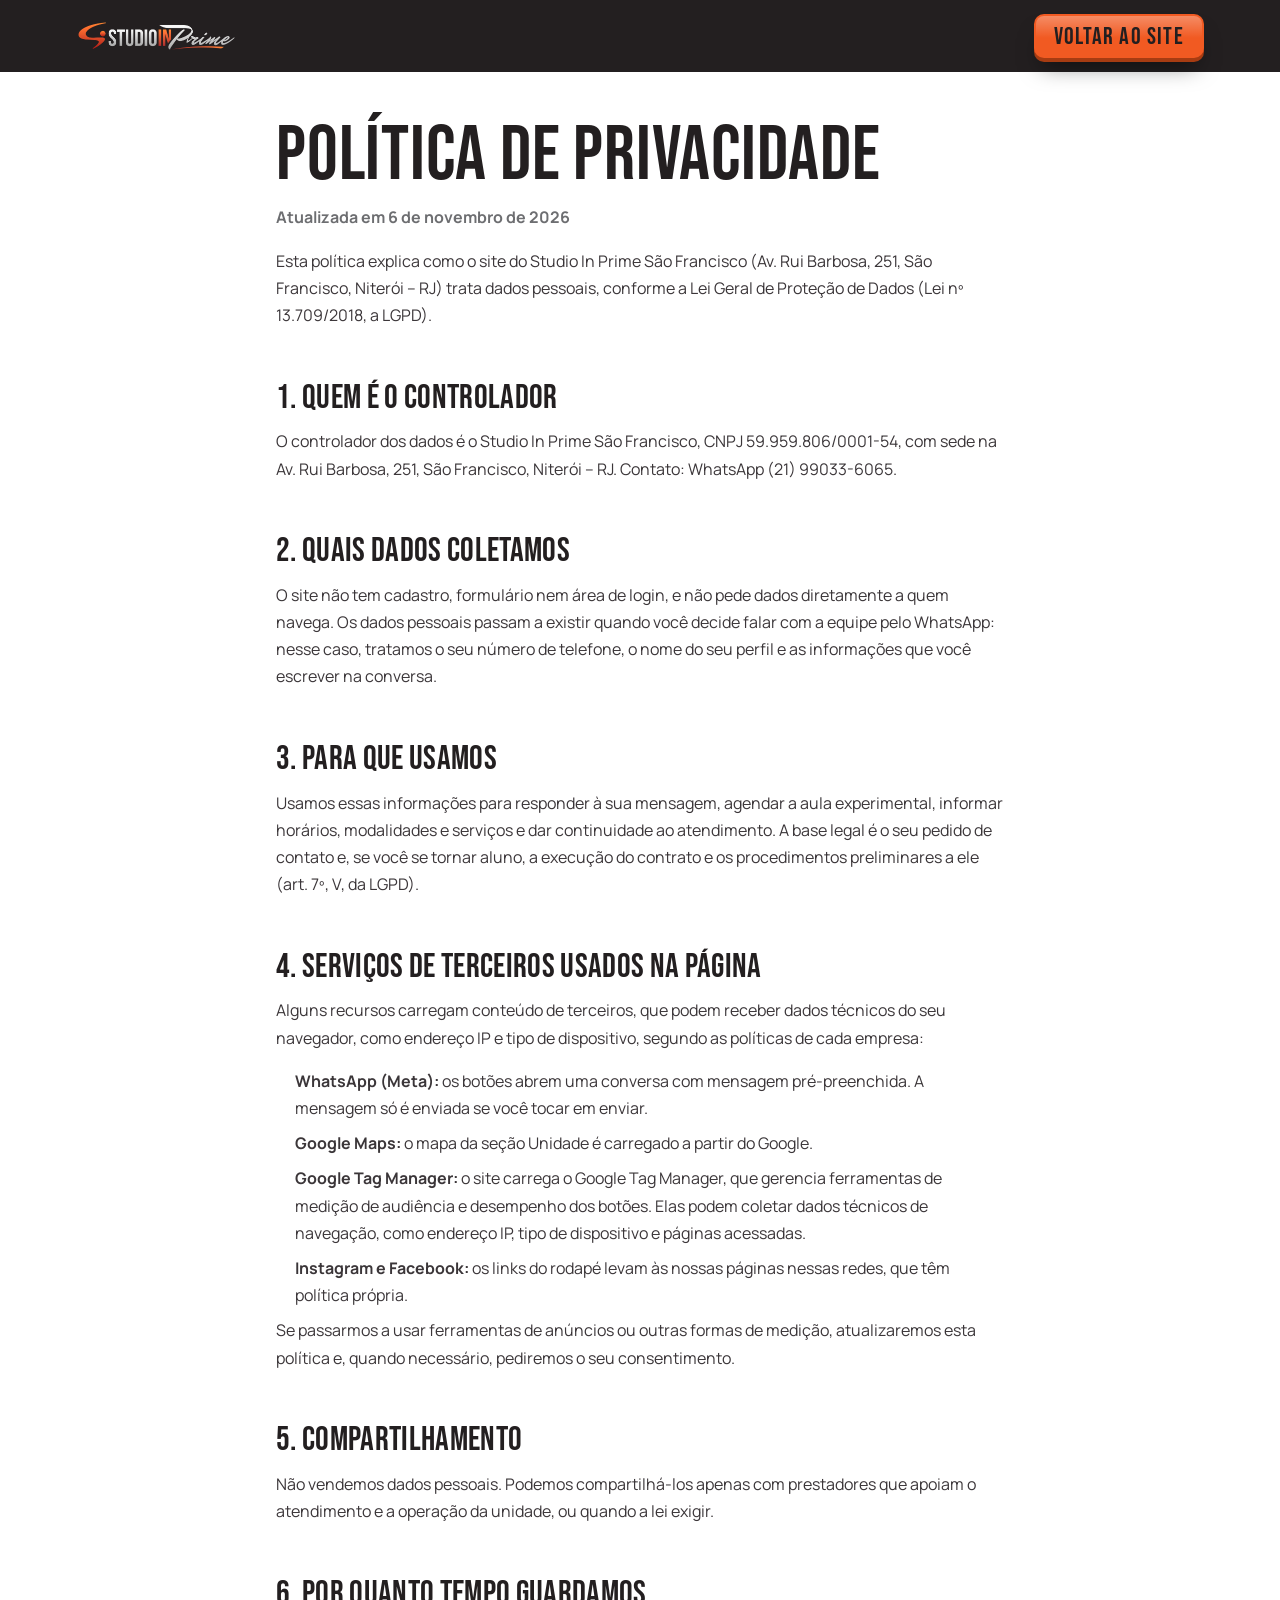
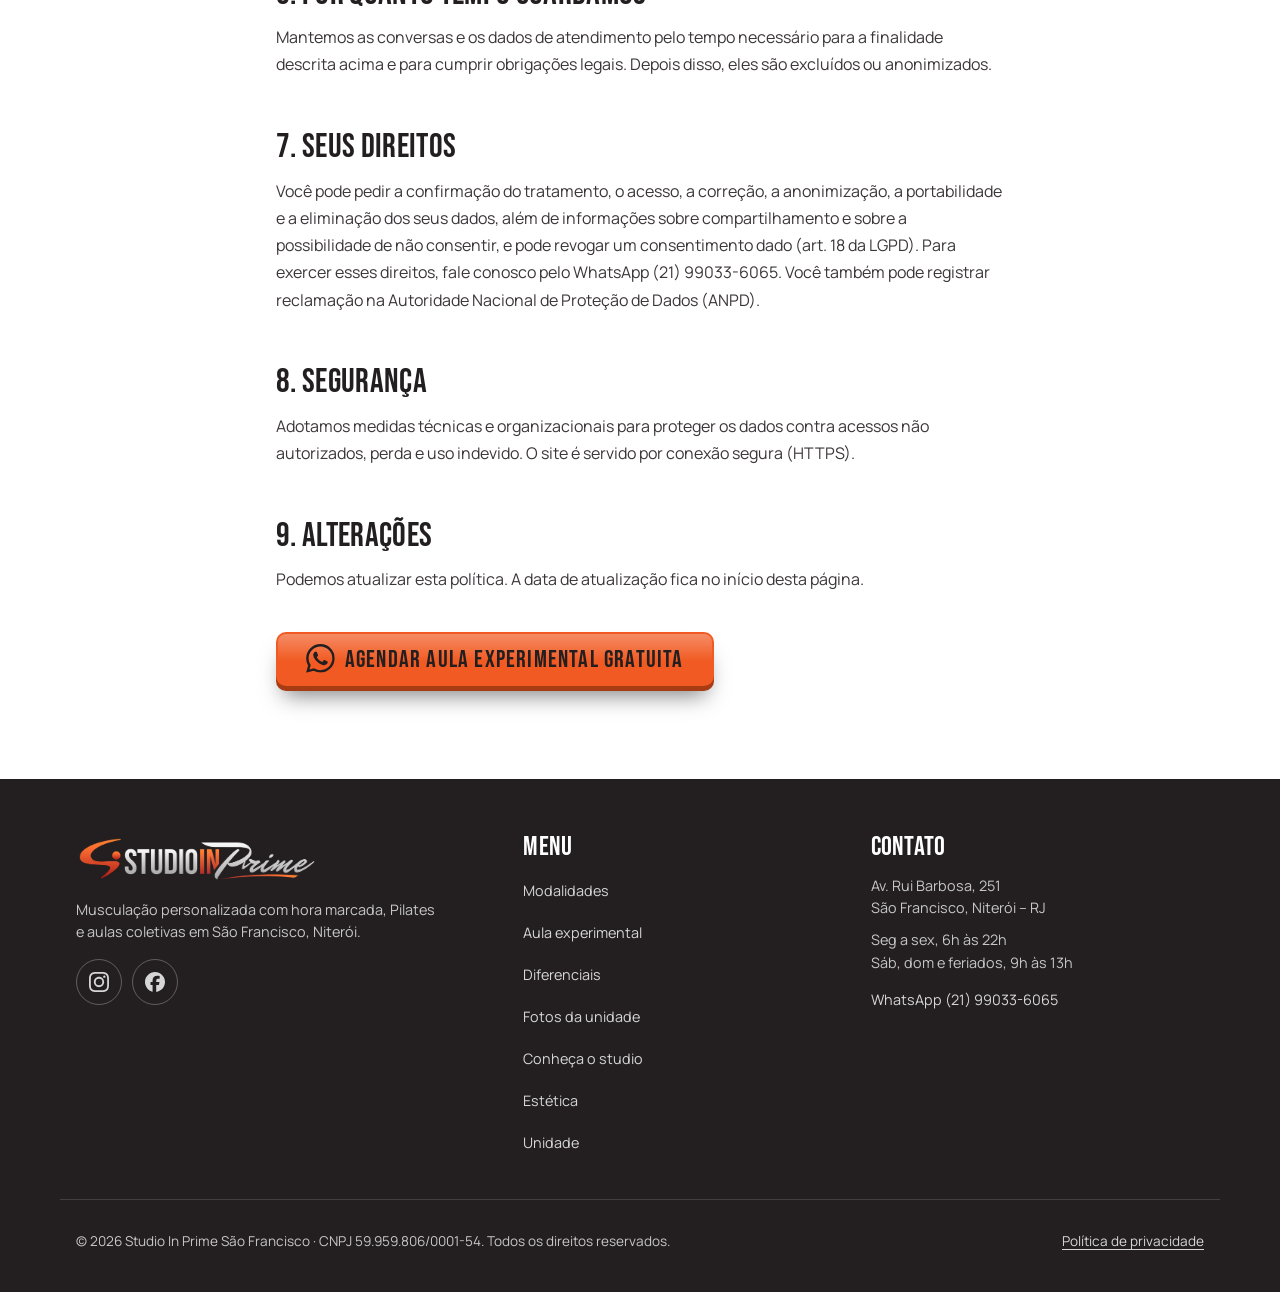
==== commit a67ee1a6: "Adiciona Google Tag Manager (GTM-WJV7J6F4) e atualiza política de privacidade Co-Authored-By: Claude" ====
--- a/privacidade.html
+++ b/privacidade.html
@@ -6,6 +6,15 @@
 <head>
   <meta charset="utf-8">
   <meta name="viewport" content="width=device-width, initial-scale=1">
+  <!-- Google Tag Manager -->
+  <script>
+    window.dataLayer = window.dataLayer || [];
+    function gtag(){dataLayer.push(arguments);}
+    gtag('js', new Date());
+    dataLayer.push({'gtm.start': new Date().getTime(), event: 'gtm.js'});
+  </script>
+  <script async src="https://www.googletagmanager.com/gtm.js?id=GTM-WJV7J6F4"></script>
+  <!-- End Google Tag Manager -->
   <title>Política de Privacidade | Studio In Prime São Francisco</title>
   <meta name="description" content="Como o site do Studio In Prime São Francisco trata dados pessoais, conforme a LGPD.">
   <meta name="author" content="Feito por Michel Brotherhood">
@@ -21,6 +30,9 @@
   
 </head>
 <body class="legal-page">
+<!-- Google Tag Manager (noscript) -->
+<noscript><iframe src="https://www.googletagmanager.com/ns.html?id=GTM-WJV7J6F4" height="0" width="0" style="display:none;visibility:hidden"></iframe></noscript>
+<!-- End Google Tag Manager (noscript) -->
 <svg width="0" height="0" style="position:absolute" aria-hidden="true" focusable="false"><symbol id="i-ig" viewBox="0 0 24 24"><path d="M7.0301.084c-1.2768.0602-2.1487.264-2.911.5634-.7888.3075-1.4575.72-2.1228 1.3877-.6652.6677-1.075 1.3368-1.3802 2.127-.2954.7638-.4956 1.6365-.552 2.914-.0564 1.2775-.0689 1.6882-.0626 4.947.0062 3.2586.0206 3.6671.0825 4.9473.061 1.2765.264 2.1482.5635 2.9107.308.7889.72 1.4573 1.388 2.1228.6679.6655 1.3365 1.0743 2.1285 1.38.7632.295 1.6361.4961 2.9134.552 1.2773.056 1.6884.069 4.9462.0627 3.2578-.0062 3.668-.0207 4.9478-.0814 1.28-.0607 2.147-.2652 2.9098-.5633.7889-.3086 1.4578-.72 2.1228-1.3881.665-.6682 1.0745-1.3378 1.3795-2.1284.2957-.7632.4966-1.636.552-2.9124.056-1.2809.0692-1.6898.063-4.948-.0063-3.2583-.021-3.6668-.0817-4.9465-.0607-1.2797-.264-2.1487-.5633-2.9117-.3084-.7889-.72-1.4568-1.3876-2.1228C21.2982 1.33 20.628.9208 19.8378.6165 19.074.321 18.2017.1197 16.9244.0645 15.6471.0093 15.236-.005 11.977.0014 8.718.0076 8.31.0215 7.0301.0839m.1402 21.6932c-1.17-.0509-1.8053-.2453-2.2287-.408-.5606-.216-.96-.4771-1.3819-.895-.422-.4178-.6811-.8186-.9-1.378-.1644-.4234-.3624-1.058-.4171-2.228-.0595-1.2645-.072-1.6442-.079-4.848-.007-3.2037.0053-3.583.0607-4.848.05-1.169.2456-1.805.408-2.2282.216-.5613.4762-.96.895-1.3816.4188-.4217.8184-.6814 1.3783-.9003.423-.1651 1.0575-.3614 2.227-.4171 1.2655-.06 1.6447-.072 4.848-.079 3.2033-.007 3.5835.005 4.8495.0608 1.169.0508 1.8053.2445 2.228.408.5608.216.96.4754 1.3816.895.4217.4194.6816.8176.9005 1.3787.1653.4217.3617 1.056.4169 2.2263.0602 1.2655.0739 1.645.0796 4.848.0058 3.203-.0055 3.5834-.061 4.848-.051 1.17-.245 1.8055-.408 2.2294-.216.5604-.4763.96-.8954 1.3814-.419.4215-.8181.6811-1.3783.9-.4224.1649-1.0577.3617-2.2262.4174-1.2656.0595-1.6448.072-4.8493.079-3.2045.007-3.5825-.006-4.848-.0608M16.953 5.5864A1.44 1.44 0 1 0 18.39 4.144a1.44 1.44 0 0 0-1.437 1.4424M5.8385 12.012c.0067 3.4032 2.7706 6.1557 6.173 6.1493 3.4026-.0065 6.157-2.7701 6.1506-6.1733-.0065-3.4032-2.771-6.1565-6.174-6.1498-3.403.0067-6.156 2.771-6.1496 6.1738M8 12.0077a4 4 0 1 1 4.008 3.9921A3.9996 3.9996 0 0 1 8 12.0077"/></symbol><symbol id="i-fb" viewBox="0 0 24 24"><path d="M9.101 23.691v-7.98H6.627v-3.667h2.474v-1.58c0-4.085 1.848-5.978 5.858-5.978.401 0 .955.042 1.468.103a8.68 8.68 0 0 1 1.141.195v3.325a8.623 8.623 0 0 0-.653-.036 26.805 26.805 0 0 0-.733-.009c-.707 0-1.259.096-1.675.309a1.686 1.686 0 0 0-.679.622c-.258.42-.374.995-.374 1.752v1.297h3.919l-.386 2.103-.287 1.564h-3.246v8.245C19.396 23.238 24 18.179 24 12.044c0-6.627-5.373-12-12-12s-12 5.373-12 12c0 5.628 3.874 10.35 9.101 11.647Z"/></symbol><symbol id="i-wa" viewBox="0 0 24 24"><path d="M17.472 14.382c-.297-.149-1.758-.867-2.03-.967-.273-.099-.471-.148-.67.15-.197.297-.767.966-.94 1.164-.173.199-.347.223-.644.075-.297-.15-1.255-.463-2.39-1.475-.883-.788-1.48-1.761-1.653-2.059-.173-.297-.018-.458.13-.606.134-.133.298-.347.446-.52.149-.174.198-.298.298-.497.099-.198.05-.371-.025-.52-.075-.149-.669-1.612-.916-2.207-.242-.579-.487-.5-.669-.51-.173-.008-.371-.01-.57-.01-.198 0-.52.074-.792.372-.272.297-1.04 1.016-1.04 2.479 0 1.462 1.065 2.875 1.213 3.074.149.198 2.096 3.2 5.077 4.487.709.306 1.262.489 1.694.625.712.227 1.36.195 1.871.118.571-.085 1.758-.719 2.006-1.413.248-.694.248-1.289.173-1.413-.074-.124-.272-.198-.57-.347m-5.421 7.403h-.004a9.87 9.87 0 01-5.031-1.378l-.361-.214-3.741.982.998-3.648-.235-.374a9.86 9.86 0 01-1.51-5.26c.001-5.45 4.436-9.884 9.888-9.884 2.64 0 5.122 1.03 6.988 2.898a9.825 9.825 0 012.893 6.994c-.003 5.45-4.437 9.884-9.885 9.884m8.413-18.297A11.815 11.815 0 0012.05 0C5.495 0 .16 5.335.157 11.892c0 2.096.547 4.142 1.588 5.945L.057 24l6.305-1.654a11.882 11.882 0 005.683 1.448h.005c6.554 0 11.89-5.335 11.893-11.893a11.821 11.821 0 00-3.48-8.413Z"/></symbol></svg>
 <header class="legal-top"><div class="wrap"><a class="brand" href="index.html" aria-label="Voltar ao site"><img src="assets/logo-escuro-640.webp" width="640" height="127" alt="Studio In Prime"></a><a class="btn btn--small" href="index.html">Voltar ao site</a></div></header>
 <main class="legal">
@@ -43,9 +55,10 @@
     <ul>
       <li><strong>WhatsApp (Meta):</strong> os botões abrem uma conversa com mensagem pré-preenchida. A mensagem só é enviada se você tocar em enviar.</li>
       <li><strong>Google Maps:</strong> o mapa da seção Unidade é carregado a partir do Google.</li>
+      <li><strong>Google Tag Manager:</strong> o site carrega o Google Tag Manager, que gerencia ferramentas de medição de audiência e desempenho dos botões. Elas podem coletar dados técnicos de navegação, como endereço IP, tipo de dispositivo e páginas acessadas.</li>
       <li><strong>Instagram e Facebook:</strong> os links do rodapé levam às nossas páginas nessas redes, que têm política própria.</li>
     </ul>
-    <p>Se passarmos a usar ferramentas de medição de audiência ou de anúncios, atualizaremos esta política e, quando necessário, pediremos o seu consentimento.</p>
+    <p>Se passarmos a usar ferramentas de anúncios ou outras formas de medição, atualizaremos esta política e, quando necessário, pediremos o seu consentimento.</p>
 
     <h2>5. Compartilhamento</h2>
     <p>Não vendemos dados pessoais. Podemos compartilhá-los apenas com prestadores que apoiam o atendimento e a operação da unidade, ou quando a lei exigir.</p>
--- a/styles.css
+++ b/styles.css
@@ -607,3 +607,9 @@
 .gal__play.is-paused .i-pause { display: none; }
 .gal__play.is-paused .i-play { display: block; fill: currentColor; stroke: none; }
 .gal__play svg { stroke-width: 2.6; }
+
+/* Desktop: botão do header sem corte; cards de modalidades sem vazio */
+.topbar .btn--small { flex: none; }
+.js.cta-on .topbar .btn--small { max-width: 360px; }
+.mod .link { margin-top: 22px; }
+@media (min-width: 900px) { .mods { align-items: start; } }
